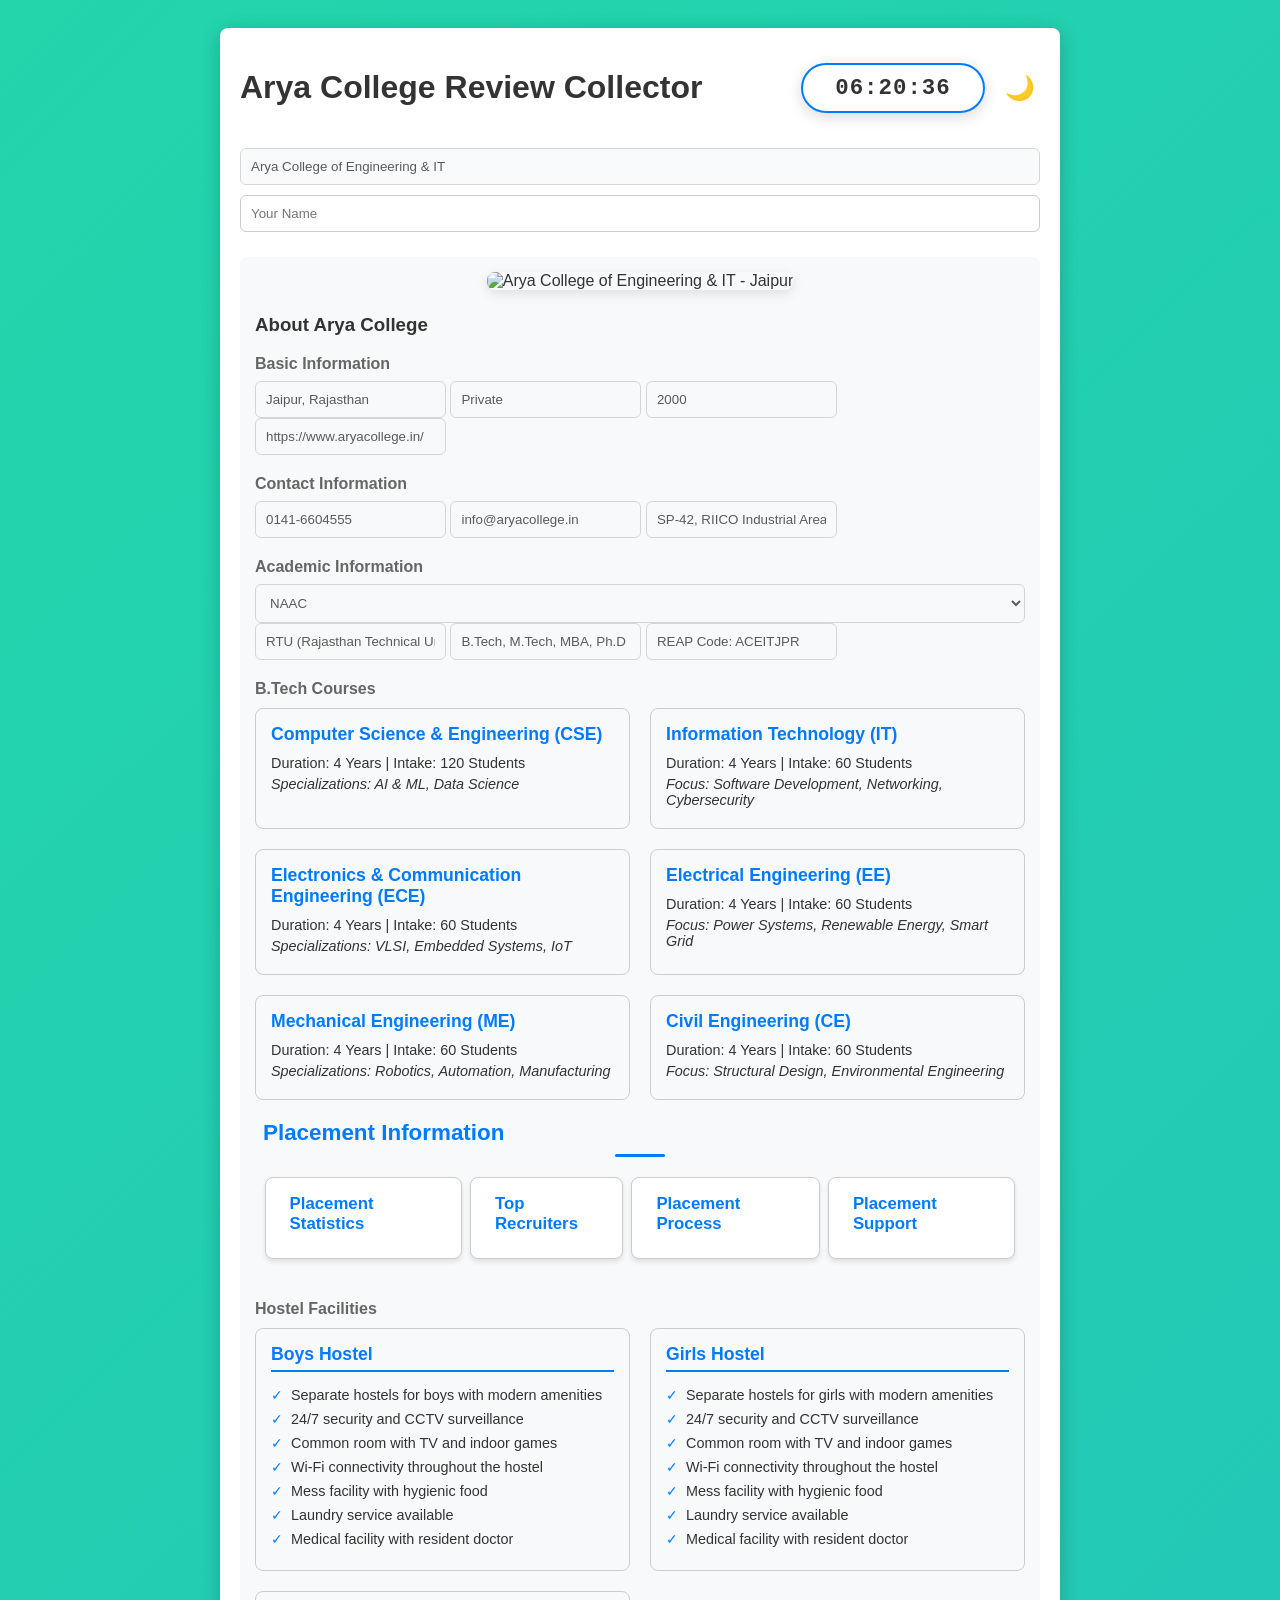
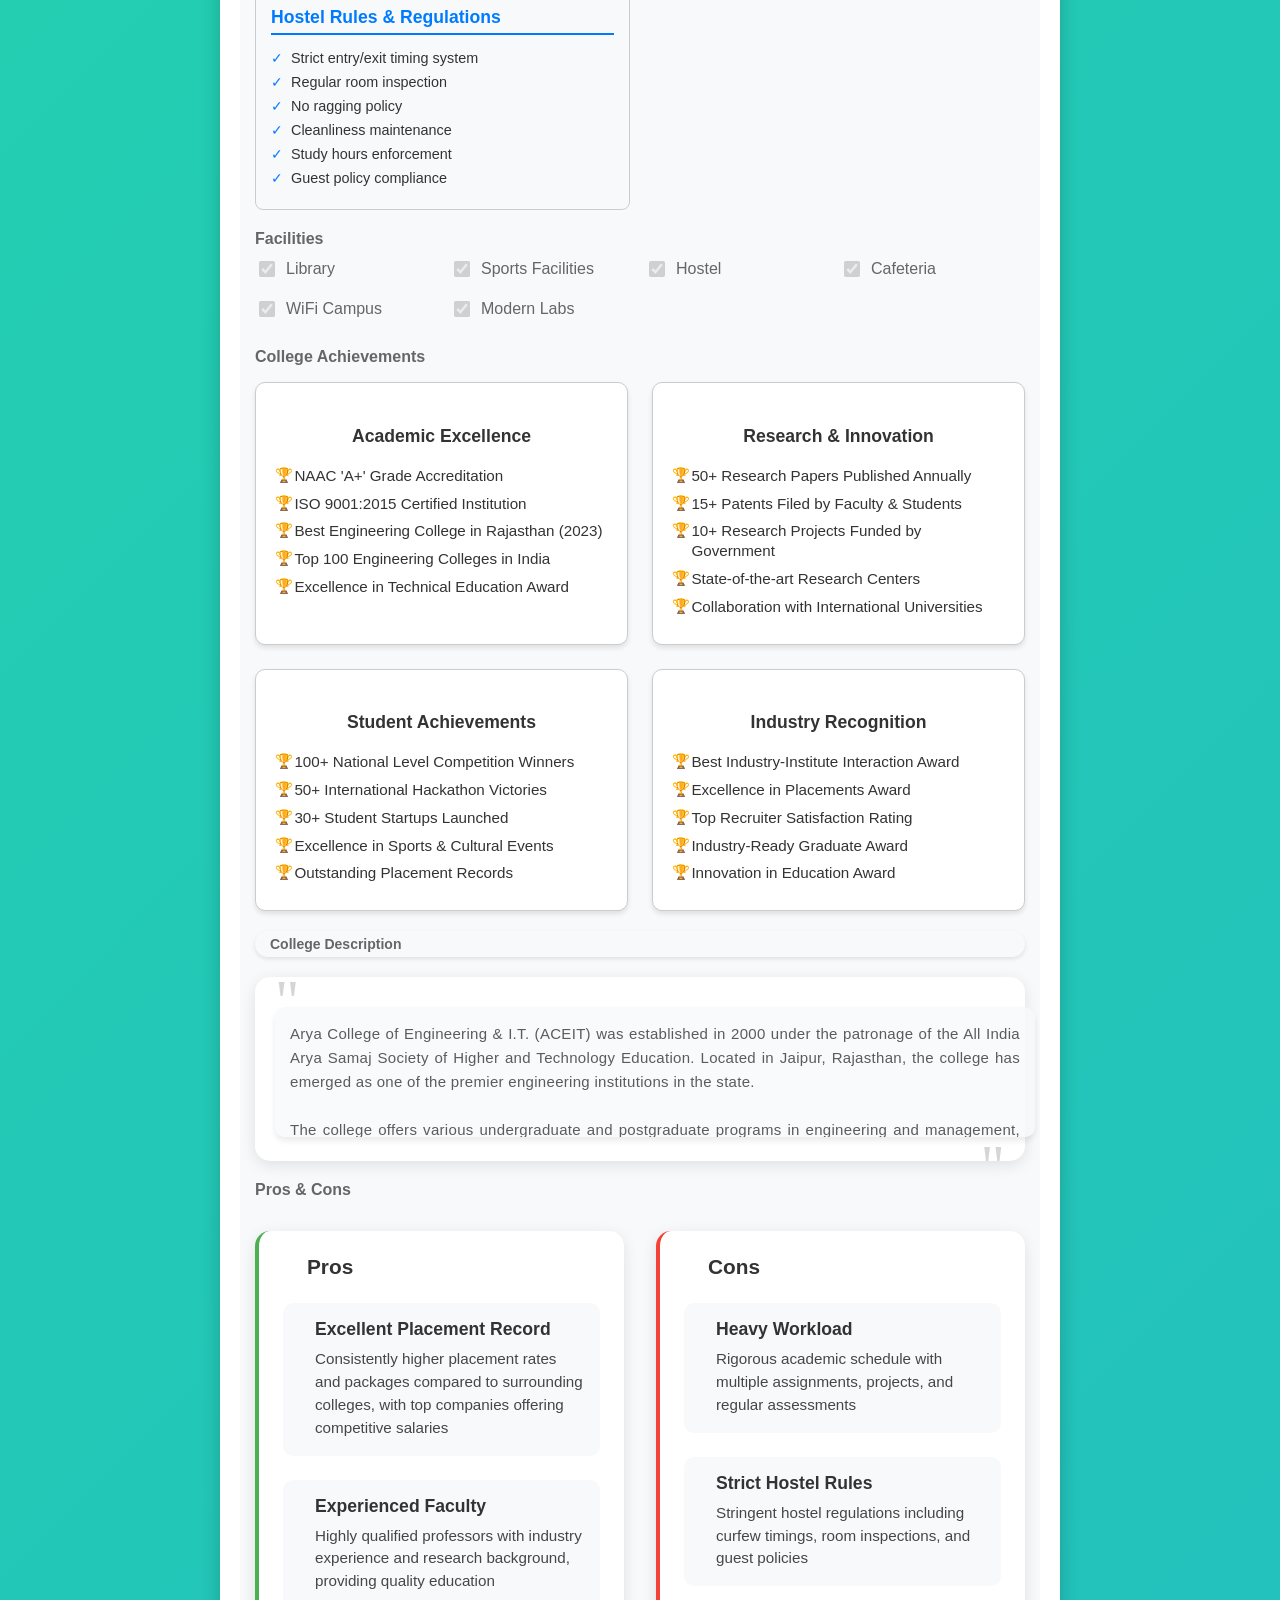
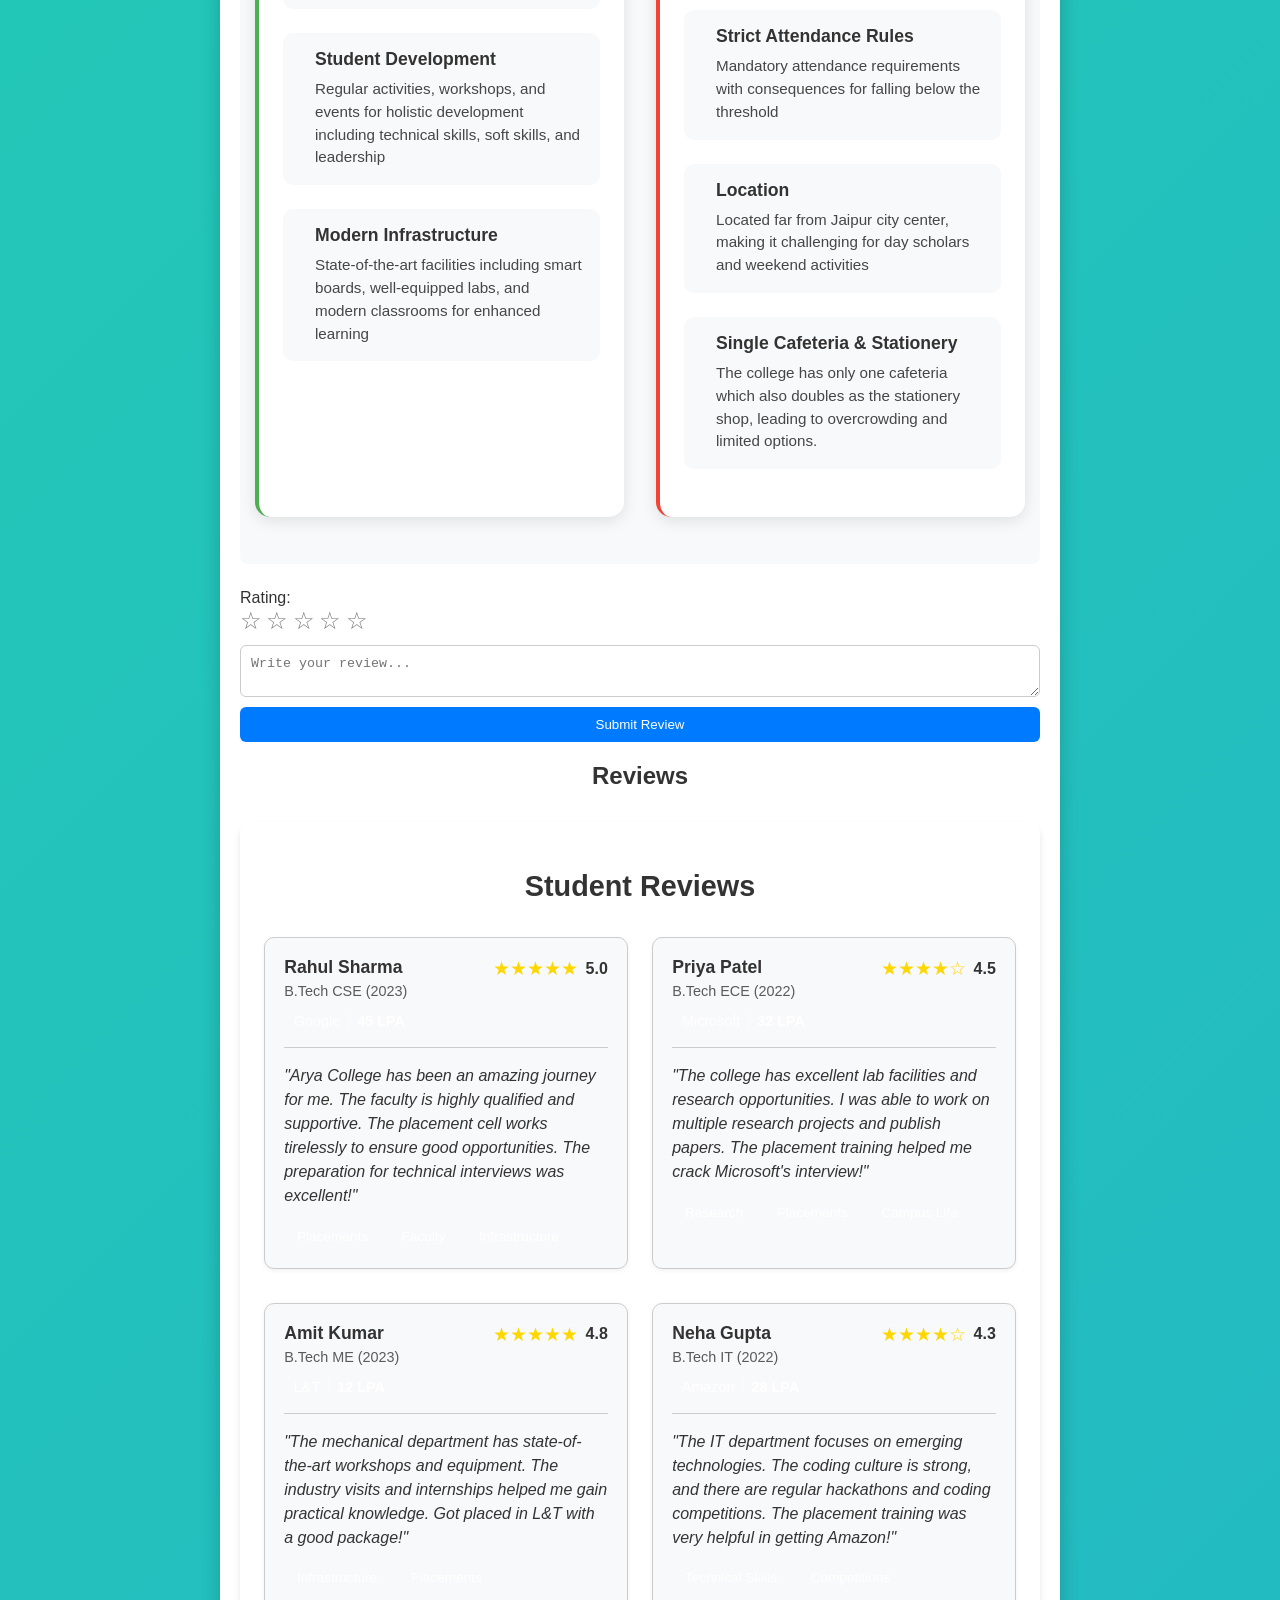
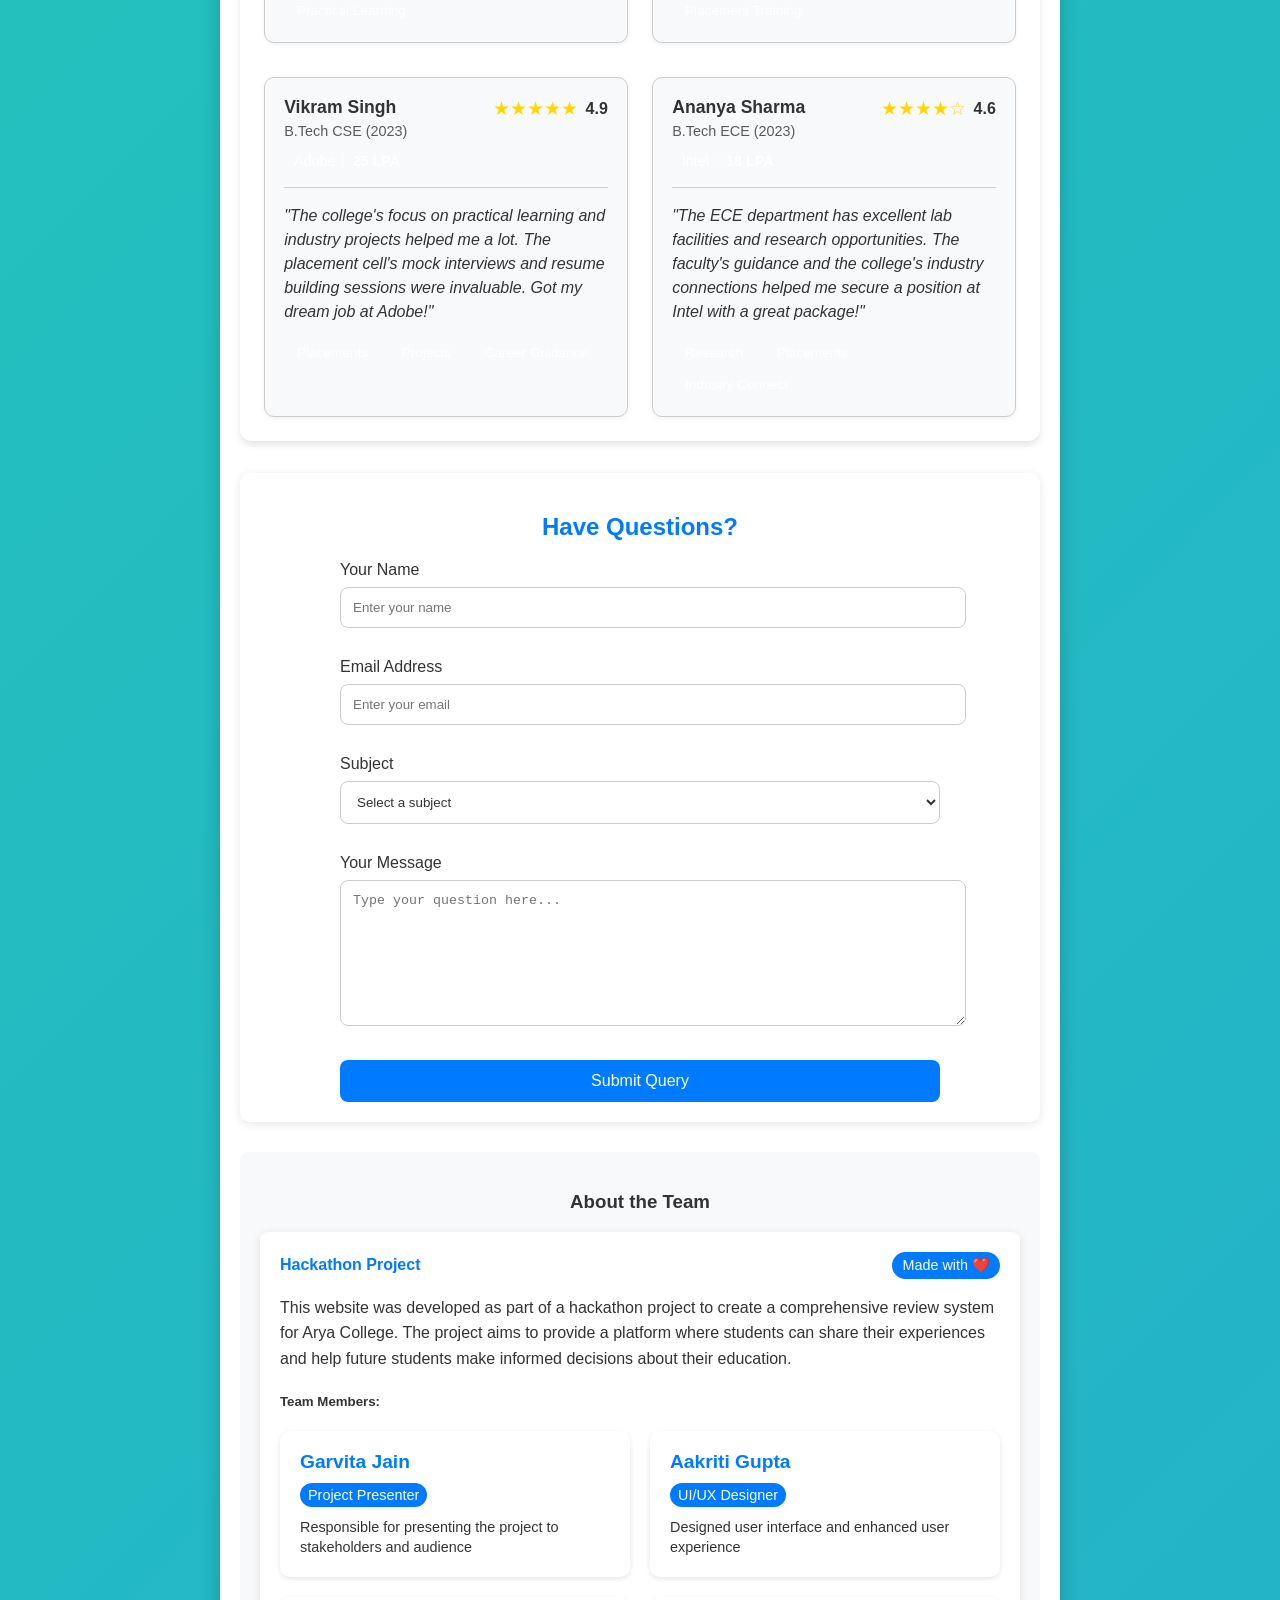
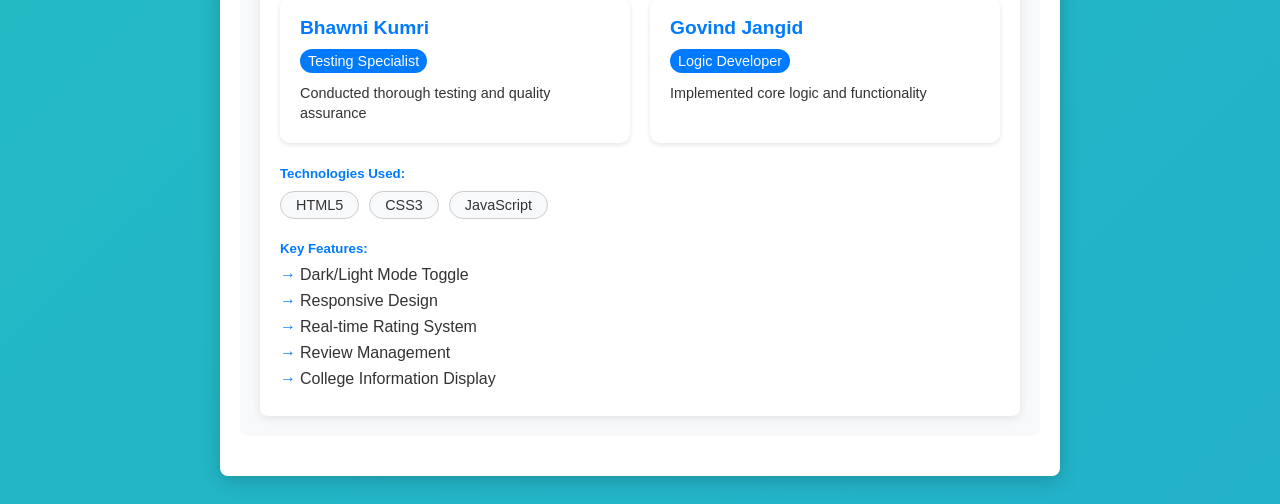
==== index.html @ db97b96d "Rename igovind.html to index.html" ====
<!DOCTYPE html>
<html lang="en">
<head>
  <meta charset="UTF-8"/>
  <meta name="viewport" content="width=device-width, initial-scale=1.0"/>
  <title>Arya College Review Collector</title>
  <link rel="stylesheet" href="style.css"/>
</head>
<body>
  <div class="container">
    <div class="header">
      <h1>Arya College Review Collector</h1>
      <div class="header-controls">
        <div id="clock" class="clock"></div>
        <button id="toggleTheme">🌙</button>
      </div>
    </div>
    
    <form id="reviewForm">
      <input type="text" id="collegeName" value="Arya College of Engineering & IT" readonly />
      <input type="text" id="studentName" placeholder="Your Name" required />
      
      <div class="about-college">
        <div class="college-photo">
          <img src="https://www.aryacollege.in/assets/photo/blogs/featured/arya-college-jaipur.jpg" alt="Arya College of Engineering & IT - Jaipur" />
        </div>
        <h3>About Arya College</h3>
        <div class="form-group">
          <label>Basic Information</label>
          <input type="text" id="collegeLocation" value="Jaipur, Rajasthan" readonly />
          <input type="text" id="collegeType" value="Private" readonly />
          <input type="text" id="establishedYear" value="2000" readonly />
          <input type="url" id="collegeWebsite" value="https://www.aryacollege.in/" readonly />
        </div>

        <div class="form-group">
          <label>Contact Information</label>
          <input type="tel" id="collegePhone" value="0141-6604555" readonly />
          <input type="email" id="collegeEmail" value="info@aryacollege.in" readonly />
          <input type="text" id="collegeAddress" value="SP-42, RIICO Industrial Area, Kukas, Delhi Road, Near Hotel Le-Meridian, Jaipur, Rajasthan - 302028" readonly />
        </div>

        <div class="form-group">
          <label>Academic Information</label>
          <select id="accreditation" disabled>
            <option value="NAAC" selected>NAAC</option>
          </select>
          <input type="text" id="affiliatedTo" value="RTU (Rajasthan Technical University)" readonly />
          <input type="text" id="coursesOffered" value="B.Tech, M.Tech, MBA, Ph.D" readonly />
          <input type="text" id="reapCode" value="REAP Code: ACEITJPR" readonly />
        </div>

        <div class="form-group">
          <label>B.Tech Courses</label>
          <div class="courses-list">
            <div class="course-item">
              <h4>Computer Science & Engineering (CSE)</h4>
              <p>Duration: 4 Years | Intake: 120 Students</p>
              <p>Specializations: AI & ML, Data Science</p>
            </div>
            <div class="course-item">
              <h4>Information Technology (IT)</h4>
              <p>Duration: 4 Years | Intake: 60 Students</p>
              <p>Focus: Software Development, Networking, Cybersecurity</p>
            </div>
            <div class="course-item">
              <h4>Electronics & Communication Engineering (ECE)</h4>
              <p>Duration: 4 Years | Intake: 60 Students</p>
              <p>Specializations: VLSI, Embedded Systems, IoT</p>
            </div>
            <div class="course-item">
              <h4>Electrical Engineering (EE)</h4>
              <p>Duration: 4 Years | Intake: 60 Students</p>
              <p>Focus: Power Systems, Renewable Energy, Smart Grid</p>
            </div>
            <div class="course-item">
              <h4>Mechanical Engineering (ME)</h4>
              <p>Duration: 4 Years | Intake: 60 Students</p>
              <p>Specializations: Robotics, Automation, Manufacturing</p>
            </div>
            <div class="course-item">
              <h4>Civil Engineering (CE)</h4>
              <p>Duration: 4 Years | Intake: 60 Students</p>
              <p>Focus: Structural Design, Environmental Engineering</p>
            </div>
          </div>
        </div>

        <div class="form-group">
          <h3 class="placement-title"><i class="fas fa-briefcase"></i> Placement Information</h3>
          <div class="placement-info">
            <details class="placement-section">
              <summary><i class="fas fa-chart-line"></i> Placement Statistics</summary>
              <ul>
                <li>Average Package: 5.5 LPA</li>
                <li>Highest Package: 45 LPA</li>
                <li>Placement Rate: 85%</li>
                <li>Companies Visited: 200+</li>
                <li>International Offers: 15%</li>
                <li>Core Companies: 60%</li>
              </ul>
            </details>
            <details class="placement-section">
              <summary><i class="fas fa-building"></i> Top Recruiters</summary>
              <div class="recruiter-grid">
                <div class="recruiter-item">TCS</div>
                <div class="recruiter-item">Infosys</div>
                <div class="recruiter-item">Wipro</div>
                <div class="recruiter-item">Accenture</div>
                <div class="recruiter-item">IBM</div>
                <div class="recruiter-item">Microsoft</div>
                <div class="recruiter-item">Amazon</div>
                <div class="recruiter-item">Google</div>
                <div class="recruiter-item">Adobe</div>
                <div class="recruiter-item">Oracle</div>
                <div class="recruiter-item">Tech Mahindra</div>
                <div class="recruiter-item">HCL</div>
                <div class="recruiter-item">Capgemini</div>
                <div class="recruiter-item">Cognizant</div>
                <div class="recruiter-item">L&T</div>
                <div class="recruiter-item">BHEL</div>
              </div>
              <div class="recruiter-details">
                <h5>Recruitment Details</h5>
                <ul>
                  <li><strong>TCS:</strong> Regular campus drives with 50+ offers annually</li>
                  <li><strong>Infosys:</strong> Multiple profiles including software development and consulting</li>
                  <li><strong>Wipro:</strong> Offers in IT services, consulting, and business solutions</li>
                  <li><strong>Accenture:</strong> Roles in digital transformation and technology consulting</li>
                  <li><strong>IBM:</strong> Positions in cloud computing, AI, and cybersecurity</li>
                  <li><strong>Microsoft:</strong> Software engineering and product development roles</li>
                  <li><strong>Amazon:</strong> Opportunities in AWS, retail, and logistics</li>
                  <li><strong>Google:</strong> Software engineering and product management positions</li>
                  <li><strong>Adobe:</strong> Creative technology and digital experience roles</li>
                  <li><strong>Oracle:</strong> Database management and cloud infrastructure positions</li>
                  <li><strong>Tech Mahindra:</strong> Digital transformation and IT services roles</li>
                  <li><strong>HCL:</strong> Software development and infrastructure management</li>
                  <li><strong>Capgemini:</strong> Consulting, technology, and digital services</li>
                  <li><strong>Cognizant:</strong> Digital business and technology services</li>
                  <li><strong>L&T:</strong> Engineering and construction management roles</li>
                  <li><strong>BHEL:</strong> Public sector engineering and manufacturing positions</li>
                </ul>
              </div>
              <div class="recruitment-packages">
                <h5>Package Ranges (2023-24)</h5>
                <ul>
                  <li><strong>International Offers:</strong> 25-45 LPA</li>
                  <li><strong>Top Tech Companies:</strong> 12-25 LPA</li>
                  <li><strong>IT Services:</strong> 4-8 LPA</li>
                  <li><strong>Core Engineering:</strong> 5-10 LPA</li>
                  <li><strong>Startup Offers:</strong> 6-15 LPA + ESOPs</li>
                </ul>
              </div>
            </details>
            <details class="placement-section">
              <summary><i class="fas fa-tasks"></i> Placement Process</summary>
              <ul>
                <li>Comprehensive Pre-placement Training</li>
                <li>Professional Resume Building</li>
                <li>Technical Interview Preparation</li>
                <li>Soft Skills & Personality Development</li>
                <li>Regular Mock Interviews</li>
                <li>Industry Expert Sessions</li>
                <li>Placement Drives & Campus Interviews</li>
                <li>Online Assessment Preparation</li>
                <li>Group Discussion Practice</li>
                <li>Technical Skill Enhancement</li>
              </ul>
            </details>
            <details class="placement-section">
              <summary><i class="fas fa-hands-helping"></i> Placement Support</summary>
              <ul>
                <li>Dedicated Placement Cell</li>
                <li>Career Counseling & Guidance</li>
                <li>Industry Connect Program</li>
                <li>Strong Alumni Network Support</li>
                <li>Internship Opportunities</li>
                <li>MSME-Approved Incubation Centre</li>
                <li>Startup Support & Mentoring</li>
                <li>Placement Assistance for All Branches</li>
                <li>Regular Industry Visits</li>
                <li>Placement Records Tracking</li>
              </ul>
            </details>
          </div>
        </div>

        <div class="form-group">
          <label>Hostel Facilities</label>
          <div class="hostel-info">
            <div class="hostel-section">
              <h4>Boys Hostel</h4>
              <ul>
                <li>Separate hostels for boys with modern amenities</li>
                <li>24/7 security and CCTV surveillance</li>
                <li>Common room with TV and indoor games</li>
                <li>Wi-Fi connectivity throughout the hostel</li>
                <li>Mess facility with hygienic food</li>
                <li>Laundry service available</li>
                <li>Medical facility with resident doctor</li>
              </ul>
            </div>
            <div class="hostel-section">
              <h4>Girls Hostel</h4>
              <ul>
                <li>Separate hostels for girls with modern amenities</li>
                <li>24/7 security and CCTV surveillance</li>
                <li>Common room with TV and indoor games</li>
                <li>Wi-Fi connectivity throughout the hostel</li>
                <li>Mess facility with hygienic food</li>
                <li>Laundry service available</li>
                <li>Medical facility with resident doctor</li>
              </ul>
            </div>
            <div class="hostel-section">
              <h4>Hostel Rules & Regulations</h4>
              <ul>
                <li>Strict entry/exit timing system</li>
                <li>Regular room inspection</li>
                <li>No ragging policy</li>
                <li>Cleanliness maintenance</li>
                <li>Study hours enforcement</li>
                <li>Guest policy compliance</li>
              </ul>
            </div>
          </div>
        </div>

        <div class="form-group">
          <label>Facilities</label>
          <div class="checkbox-group">
            <label><input type="checkbox" name="facilities" value="library" checked disabled> Library</label>
            <label><input type="checkbox" name="facilities" value="sports" checked disabled> Sports Facilities</label>
            <label><input type="checkbox" name="facilities" value="hostel" checked disabled> Hostel</label>
            <label><input type="checkbox" name="facilities" value="cafeteria" checked disabled> Cafeteria</label>
            <label><input type="checkbox" name="facilities" value="wifi" checked disabled> WiFi Campus</label>
            <label><input type="checkbox" name="facilities" value="lab" checked disabled> Modern Labs</label>
          </div>
        </div>

        <div class="form-group">
          <label>College Achievements</label>
          <div class="achievements-info">
            <div class="achievement-section">
              <h4>Academic Excellence</h4>
              <ul>
                <li>NAAC 'A+' Grade Accreditation</li>
                <li>ISO 9001:2015 Certified Institution</li>
                <li>Best Engineering College in Rajasthan (2023)</li>
                <li>Top 100 Engineering Colleges in India</li>
                <li>Excellence in Technical Education Award</li>
              </ul>
            </div>
            <div class="achievement-section">
              <h4>Research & Innovation</h4>
              <ul>
                <li>50+ Research Papers Published Annually</li>
                <li>15+ Patents Filed by Faculty & Students</li>
                <li>10+ Research Projects Funded by Government</li>
                <li>State-of-the-art Research Centers</li>
                <li>Collaboration with International Universities</li>
              </ul>
            </div>
            <div class="achievement-section">
              <h4>Student Achievements</h4>
              <ul>
                <li>100+ National Level Competition Winners</li>
                <li>50+ International Hackathon Victories</li>
                <li>30+ Student Startups Launched</li>
                <li>Excellence in Sports & Cultural Events</li>
                <li>Outstanding Placement Records</li>
              </ul>
            </div>
            <div class="achievement-section">
              <h4>Industry Recognition</h4>
              <ul>
                <li>Best Industry-Institute Interaction Award</li>
                <li>Excellence in Placements Award</li>
                <li>Top Recruiter Satisfaction Rating</li>
                <li>Industry-Ready Graduate Award</li>
                <li>Innovation in Education Award</li>
              </ul>
            </div>
          </div>
        </div>

        <div class="form-group">
          <label class="college-description-label">College Description</label>
          <div class="college-description-container">
            <textarea id="collegeDescription" readonly>Arya College of Engineering & I.T. (ACEIT) was established in 2000 under the patronage of the All India Arya Samaj Society of Higher and Technology Education. Located in Jaipur, Rajasthan, the college has emerged as one of the premier engineering institutions in the state.

The college offers various undergraduate and postgraduate programs in engineering and management, including B.Tech, M.Tech, MBA, and Ph.D. With state-of-the-art infrastructure, well-equipped laboratories, and a team of experienced faculty members, ACEIT provides quality education and practical exposure to its students.

The institution is known for its strong industry connections, excellent placement records, and focus on research and innovation. The college has received numerous accolades, including NAAC accreditation and AICTE approval. The campus features modern facilities including smart classrooms, advanced laboratories, sports complexes, and separate hostels for boys and girls.

ACEIT emphasizes holistic development through various technical and cultural events, industry visits, and internship opportunities. The college has a dedicated placement cell that ensures students get placed in top companies with competitive packages.</textarea>
          </div>
        </div>

        <div class="form-group">
          <label>Pros & Cons</label>
          <div class="pros-cons">
            <div class="pros">
              <h3><i class="fas fa-thumbs-up"></i> Pros</h3>
              <ul>
                <li>
                  <i class="fas fa-check-circle"></i>
                  <div class="pro-content">
                    <span class="pro-title">Excellent Placement Record</span>
                    <p>Consistently higher placement rates and packages compared to surrounding colleges, with top companies offering competitive salaries</p>
                  </div>
                </li>
                <li>
                  <i class="fas fa-check-circle"></i>
                  <div class="pro-content">
                    <span class="pro-title">Experienced Faculty</span>
                    <p>Highly qualified professors with industry experience and research background, providing quality education</p>
                  </div>
                </li>
                <li>
                  <i class="fas fa-check-circle"></i>
                  <div class="pro-content">
                    <span class="pro-title">Student Development</span>
                    <p>Regular activities, workshops, and events for holistic development including technical skills, soft skills, and leadership</p>
                  </div>
                </li>
                <li>
                  <i class="fas fa-check-circle"></i>
                  <div class="pro-content">
                    <span class="pro-title">Modern Infrastructure</span>
                    <p>State-of-the-art facilities including smart boards, well-equipped labs, and modern classrooms for enhanced learning</p>
                  </div>
                </li>
              </ul>
            </div>
            <div class="cons">
              <h3><i class="fas fa-thumbs-down"></i> Cons</h3>
              <ul>
                <li>
                  <i class="fas fa-times-circle"></i>
                  <div class="con-content">
                    <span class="con-title">Heavy Workload</span>
                    <p>Rigorous academic schedule with multiple assignments, projects, and regular assessments</p>
                  </div>
                </li>
                <li>
                  <i class="fas fa-times-circle"></i>
                  <div class="con-content">
                    <span class="con-title">Strict Hostel Rules</span>
                    <p>Stringent hostel regulations including curfew timings, room inspections, and guest policies</p>
                  </div>
                </li>
                <li>
                  <i class="fas fa-times-circle"></i>
                  <div class="con-content">
                    <span class="con-title">Strict Attendance Rules</span>
                    <p>Mandatory attendance requirements with consequences for falling below the threshold</p>
                  </div>
                </li>
                <li>
                  <i class="fas fa-times-circle"></i>
                  <div class="con-content">
                    <span class="con-title">Location</span>
                    <p>Located far from Jaipur city center, making it challenging for day scholars and weekend activities</p>
                  </div>
                </li>
                <li>
                  <i class="fas fa-times-circle"></i>
                  <div class="con-content">
                    <span class="con-title">Single Cafeteria & Stationery</span>
                    <p>The college has only one cafeteria which also doubles as the stationery shop, leading to overcrowding and limited options.</p>
                  </div>
                </li>
              </ul>
            </div>
          </div>
        </div>
      </div>
      
      <div class="rating">
        <label>Rating:</label>
        <div id="stars">
          <span data-value="1">☆</span>
          <span data-value="2">☆</span>
          <span data-value="3">☆</span>
          <span data-value="4">☆</span>
          <span data-value="5">☆</span>
        </div>
      </div>
      
      <textarea id="reviewText" placeholder="Write your review..." required></textarea>
      <button type="submit">Submit Review</button>
    </form>

    <h2>Reviews</h2>
    <div id="averageRating"></div>
    <div id="reviewsList"></div>

    <div class="student-reviews">
      <h2>Student Reviews</h2>
      <div class="reviews-container">
        <div class="review-card">
          <div class="review-header">
            <div class="reviewer-info">
              <span class="reviewer-name">Rahul Sharma</span>
              <span class="reviewer-batch">B.Tech CSE (2023)</span>
              <span class="placement-info">
                <span class="company">Google</span>
                <span class="package">45 LPA</span>
              </span>
            </div>
            <div class="review-rating">
              <span class="stars">★★★★★</span>
              <span class="rating-value">5.0</span>
            </div>
          </div>
          <div class="review-content">
            <p>"Arya College has been an amazing journey for me. The faculty is highly qualified and supportive. The placement cell works tirelessly to ensure good opportunities. The preparation for technical interviews was excellent!"</p>
          </div>
          <div class="review-tags">
            <span class="tag">Placements</span>
            <span class="tag">Faculty</span>
            <span class="tag">Infrastructure</span>
          </div>
        </div>

        <div class="review-card">
          <div class="review-header">
            <div class="reviewer-info">
              <span class="reviewer-name">Priya Patel</span>
              <span class="reviewer-batch">B.Tech ECE (2022)</span>
              <span class="placement-info">
                <span class="company">Microsoft</span>
                <span class="package">32 LPA</span>
              </span>
            </div>
            <div class="review-rating">
              <span class="stars">★★★★☆</span>
              <span class="rating-value">4.5</span>
            </div>
          </div>
          <div class="review-content">
            <p>"The college has excellent lab facilities and research opportunities. I was able to work on multiple research projects and publish papers. The placement training helped me crack Microsoft's interview!"</p>
          </div>
          <div class="review-tags">
            <span class="tag">Research</span>
            <span class="tag">Placements</span>
            <span class="tag">Campus Life</span>
          </div>
        </div>

        <div class="review-card">
          <div class="review-header">
            <div class="reviewer-info">
              <span class="reviewer-name">Amit Kumar</span>
              <span class="reviewer-batch">B.Tech ME (2023)</span>
              <span class="placement-info">
                <span class="company">L&T</span>
                <span class="package">12 LPA</span>
              </span>
            </div>
            <div class="review-rating">
              <span class="stars">★★★★★</span>
              <span class="rating-value">4.8</span>
            </div>
          </div>
          <div class="review-content">
            <p>"The mechanical department has state-of-the-art workshops and equipment. The industry visits and internships helped me gain practical knowledge. Got placed in L&T with a good package!"</p>
          </div>
          <div class="review-tags">
            <span class="tag">Infrastructure</span>
            <span class="tag">Placements</span>
            <span class="tag">Practical Learning</span>
          </div>
        </div>

        <div class="review-card">
          <div class="review-header">
            <div class="reviewer-info">
              <span class="reviewer-name">Neha Gupta</span>
              <span class="reviewer-batch">B.Tech IT (2022)</span>
              <span class="placement-info">
                <span class="company">Amazon</span>
                <span class="package">28 LPA</span>
              </span>
            </div>
            <div class="review-rating">
              <span class="stars">★★★★☆</span>
              <span class="rating-value">4.3</span>
            </div>
          </div>
          <div class="review-content">
            <p>"The IT department focuses on emerging technologies. The coding culture is strong, and there are regular hackathons and coding competitions. The placement training was very helpful in getting Amazon!"</p>
          </div>
          <div class="review-tags">
            <span class="tag">Technical Skills</span>
            <span class="tag">Competitions</span>
            <span class="tag">Placement Training</span>
          </div>
        </div>

        <div class="review-card">
          <div class="review-header">
            <div class="reviewer-info">
              <span class="reviewer-name">Vikram Singh</span>
              <span class="reviewer-batch">B.Tech CSE (2023)</span>
              <span class="placement-info">
                <span class="company">Adobe</span>
                <span class="package">25 LPA</span>
              </span>
            </div>
            <div class="review-rating">
              <span class="stars">★★★★★</span>
              <span class="rating-value">4.9</span>
            </div>
          </div>
          <div class="review-content">
            <p>"The college's focus on practical learning and industry projects helped me a lot. The placement cell's mock interviews and resume building sessions were invaluable. Got my dream job at Adobe!"</p>
          </div>
          <div class="review-tags">
            <span class="tag">Placements</span>
            <span class="tag">Projects</span>
            <span class="tag">Career Guidance</span>
          </div>
        </div>

        <div class="review-card">
          <div class="review-header">
            <div class="reviewer-info">
              <span class="reviewer-name">Ananya Sharma</span>
              <span class="reviewer-batch">B.Tech ECE (2023)</span>
              <span class="placement-info">
                <span class="company">Intel</span>
                <span class="package">18 LPA</span>
              </span>
            </div>
            <div class="review-rating">
              <span class="stars">★★★★☆</span>
              <span class="rating-value">4.6</span>
            </div>
          </div>
          <div class="review-content">
            <p>"The ECE department has excellent lab facilities and research opportunities. The faculty's guidance and the college's industry connections helped me secure a position at Intel with a great package!"</p>
          </div>
          <div class="review-tags">
            <span class="tag">Research</span>
            <span class="tag">Placements</span>
            <span class="tag">Industry Connect</span>
          </div>
        </div>
      </div>
    </div>

    <div class="query-section">
      <h2>Have Questions?</h2>
      <form id="queryForm" class="query-form">
        <div class="form-group">
          <label for="queryName">Your Name</label>
          <input type="text" id="queryName" placeholder="Enter your name" required>
        </div>
        <div class="form-group">
          <label for="queryEmail">Email Address</label>
          <input type="email" id="queryEmail" placeholder="Enter your email" required>
        </div>
        <div class="form-group">
          <label for="querySubject">Subject</label>
          <select id="querySubject" required>
            <option value="">Select a subject</option>
            <option value="admission">Admission Related</option>
            <option value="courses">Course Information</option>
            <option value="hostel">Hostel Facilities</option>
            <option value="placement">Placement Related</option>
            <option value="other">Other</option>
          </select>
        </div>
        <div class="form-group">
          <label for="queryMessage">Your Message</label>
          <textarea id="queryMessage" placeholder="Type your question here..." required></textarea>
        </div>
        <button type="submit" class="submit-query">Submit Query</button>
      </form>
    </div>

    <div class="developer-info">
      <h3>About the Team</h3>
      <div class="developer-card">
        <div class="developer-header">
          <h4>Hackathon Project</h4>
          <span class="badge">Made with ❤️</span>
        </div>
        <p class="developer-description">
          This website was developed as part of a hackathon project to create a comprehensive review system for Arya College. The project aims to provide a platform where students can share their experiences and help future students make informed decisions about their education.
        </p>

        <div class="team-members">
          <h5>Team Members:</h5>
          <div class="member-cards">
            <div class="member-card">
              <h4>Garvita Jain</h4>
              <span class="role">Project Presenter</span>
              <p>Responsible for presenting the project to stakeholders and audience</p>
            </div>
            <div class="member-card">
              <h4>Aakriti Gupta</h4>
              <span class="role">UI/UX Designer</span>
              <p>Designed user interface and enhanced user experience</p>
            </div>
            <div class="member-card">
              <h4>Bhawni Kumri</h4>
              <span class="role">Testing Specialist</span>
              <p>Conducted thorough testing and quality assurance</p>
            </div>
            <div class="member-card">
              <h4>Govind Jangid</h4>
              <span class="role">Logic Developer</span>
              <p>Implemented core logic and functionality</p>
            </div>
          </div>
        </div>
        <div class="tech-stack">
          <h5>Technologies Used:</h5>
          <div class="tech-tags">
            <span class="tech-tag">HTML5</span>
            <span class="tech-tag">CSS3</span>
            <span class="tech-tag">JavaScript</span>
          </div>
        </div>
        <div class="features-list">
          <h5>Key Features:</h5>
          <ul>
            <li>Dark/Light Mode Toggle</li>
            <li>Responsive Design</li>
            <li>Real-time Rating System</li>
            <li>Review Management</li>
            <li>College Information Display</li>
          </ul>
        </div>
      </div>
    </div>
  </div>

  <script src="script.js"></script>
</body>
</html>
---- style.css ----
:root {
    --bg-color: #f4f4f4;
    --text-color: #333;
    --card-bg: #ffffff;
    --primary: #007bff;
    --button-bg: #007bff;
    --button-text: white;
    --input-bg: #ffffff;
    --input-border: #ccc;
    --section-bg: #f8f9fa;
    --label-color: #666;
  }
  
  body.dark {
    --bg-color: #1a1a1a;
    --text-color: #ffffff;
    --card-bg: #2d2d2d;
    --button-bg: #007bff;
    --button-text: #fff;
    --input-bg: #333333;
    --input-border: #444;
    --section-bg: #252525;
    --label-color: #aaa;
  }
  
  @keyframes gradientAnimation {
    0% {
      background-position: 0% 50%;
    }
    50% {
      background-position: 100% 50%;
    }
    100% {
      background-position: 0% 50%;
    }
  }
  
  body {
    background: linear-gradient(-45deg, #ee7752, #e73c7e, #23a6d5, #23d5ab);
    background-size: 400% 400%;
    animation: gradientAnimation 15s ease infinite;
    color: var(--text-color);
    font-family: Arial, sans-serif;
    padding: 20px;
    transition: all 0.3s ease;
    min-height: 100vh;
  }
  
  body.dark {
    background: linear-gradient(-45deg, #2c3e50, #3498db, #2980b9, #2c3e50);
    background-size: 400% 400%;
    animation: gradientAnimation 15s ease infinite;
  }
  
  .container {
    max-width: 800px;
    margin: auto;
    background-color: var(--card-bg);
    padding: 20px;
    border-radius: 8px;
    box-shadow: 0 4px 20px rgba(0, 0, 0, 0.2);
    backdrop-filter: blur(10px);
    -webkit-backdrop-filter: blur(10px);
    transition: all 0.3s ease;
  }
  
  .header {
    display: flex;
    justify-content: space-between;
    align-items: center;
    margin-bottom: 20px;
  }
  
  #toggleTheme {
    background: none;
    border: none;
    font-size: 24px;
    cursor: pointer;
    padding: 5px;
    border-radius: 50%;
    transition: transform 0.3s ease;
  }
  
  #toggleTheme:hover {
    transform: scale(1.1);
  }
  
  h1, h2, h3 {
    text-align: center;
    color: var(--text-color);
  }
  
  .about-college {
    background-color: var(--section-bg);
    padding: 15px;
    border-radius: 8px;
    margin: 15px 0;
  }
  
  .about-college h3 {
    margin-top: 0;
    text-align: left;
  }
  
  form {
    display: flex;
    flex-direction: column;
    gap: 10px;
  }
  
  input, textarea {
    padding: 10px;
    border: 1px solid var(--input-border);
    border-radius: 6px;
    background-color: var(--input-bg);
    color: var(--text-color);
    transition: all 0.3s ease;
  }
  
  input:focus, textarea:focus {
    outline: none;
    border-color: var(--primary);
    box-shadow: 0 0 0 2px rgba(0, 123, 255, 0.25);
  }
  
  button {
    padding: 10px;
    border: none;
    background-color: var(--button-bg);
    color: var(--button-text);
    border-radius: 6px;
    cursor: pointer;
  }
  
  button:hover {
    background-color: #0056b3;
  }
  
  .review-card {
    background-color: var(--card-bg);
    padding: 15px;
    border-radius: 6px;
    margin-top: 10px;
  }
  
  .college-info {
    border-bottom: 1px solid var(--input-border);
    padding-bottom: 10px;
    margin-bottom: 10px;
  }
  
  .college-details {
    display: flex;
    flex-wrap: wrap;
    gap: 15px;
    margin: 10px 0;
  }
  
  .college-details span {
    display: flex;
    align-items: center;
    gap: 5px;
  }
  
  .college-description {
    font-style: italic;
    margin: 15px 0;
    line-height: 1.6;
    white-space: pre-line;
    text-align: justify;
    padding: 15px;
    background-color: var(--section-bg);
    border-radius: 8px;
    border: 1px solid var(--input-border);
  }
  
  textarea#collegeDescription {
    width: 100%;
    height: 100px;
    resize: none;
    padding: 15px;
    border: 2px solid var(--primary-color);
    border-radius: 10px;
    background-color: var(--section-bg);
    color: var(--text-color);
    font-size: 15px;
    line-height: 1.6;
    margin-top: 10px;
    text-align: justify;
    box-shadow: 0 4px 6px rgba(0, 0, 0, 0.1);
    transition: all 0.3s ease;
    font-family: 'Segoe UI', Tahoma, Geneva, Verdana, sans-serif;
    letter-spacing: 0.3px;
  }
  
  textarea#collegeDescription:hover {
    box-shadow: 0 6px 12px rgba(0, 0, 0, 0.15);
    border-color: var(--primary-color);
    transform: translateY(-2px);
  }
  
  textarea#collegeDescription:focus {
    outline: none;
    border-color: var(--primary-color);
    box-shadow: 0 0 0 3px rgba(0, 123, 255, 0.2);
  }
  
  .college-description-container {
    position: relative;
    margin: 20px 0;
    padding: 20px;
    background: var(--card-bg);
    border-radius: 15px;
    box-shadow: 0 4px 15px rgba(0, 0, 0, 0.1);
  }
  
  .college-description-container::before {
    content: '"';
    position: absolute;
    top: -10px;
    left: 20px;
    font-size: 60px;
    color: var(--primary-color);
    opacity: 0.2;
    font-family: Georgia, serif;
  }
  
  .college-description-container::after {
    content: '"';
    position: absolute;
    bottom: -40px;
    right: 20px;
    font-size: 60px;
    color: var(--primary-color);
    opacity: 0.2;
    font-family: Georgia, serif;
  }
  
  .college-description-label {
    display: inline-block;
    padding: 5px 15px;
    background: var(--primary-color);
    color: white;
    border-radius: 20px;
    font-size: 14px;
    font-weight: 500;
    margin-bottom: 10px;
    box-shadow: 0 2px 4px rgba(0, 0, 0, 0.1);
  }
  
  .review-content {
    margin-top: 10px;
  }
  
  .rating span {
    font-size: 1.5em;
    cursor: pointer;
    color: gray;
  }
  
  .rating span.active {
    color: gold;
  }
  
  .like-btn {
    cursor: pointer;
    color: #888;
    margin-top: 10px;
  }
  
  .like-btn.liked {
    color: red;
  }
  
  a {
    color: var(--primary);
    text-decoration: none;
  }
  
  a:hover {
    text-decoration: underline;
  }
  
  /* Responsive */
  @media (max-width: 600px) {
    .container {
      padding: 10px;
    }
    
    .college-details {
      flex-direction: column;
      gap: 5px;
    }
  }
  
  @media (max-width: 768px) {
    textarea#collegeDescription {
      height: 120px;
      font-size: 14px;
      padding: 12px;
    }
    
    .college-description-container {
      padding: 15px;
    }
  }
  
  .form-group {
    margin-bottom: 20px;
  }
  
  .form-group label {
    display: block;
    margin-bottom: 8px;
    color: var(--label-color);
    font-weight: bold;
  }
  
  .checkbox-group {
    display: grid;
    grid-template-columns: repeat(auto-fit, minmax(150px, 1fr));
    gap: 10px;
    margin-top: 10px;
  }
  
  .checkbox-group label {
    display: flex;
    align-items: center;
    gap: 8px;
    font-weight: normal;
    cursor: pointer;
  }
  
  .checkbox-group input[type="checkbox"] {
    width: 16px;
    height: 16px;
    cursor: pointer;
  }
  
  select {
    width: 100%;
    padding: 10px;
    border: 1px solid var(--input-border);
    border-radius: 6px;
    background-color: var(--input-bg);
    color: var(--text-color);
    transition: all 0.3s ease;
  }
  
  select:focus {
    outline: none;
    border-color: var(--primary);
    box-shadow: 0 0 0 2px rgba(0, 123, 255, 0.25);
  }
  
  .contact-info,
  .academic-info {
    display: flex;
    flex-wrap: wrap;
    gap: 15px;
    margin: 10px 0;
  }
  
  .contact-info span,
  .academic-info span {
    display: flex;
    align-items: center;
    gap: 5px;
  }
  
  .facilities {
    margin: 10px 0;
  }
  
  .facility-tag {
    display: inline-block;
    padding: 4px 8px;
    background-color: var(--primary);
    color: white;
    border-radius: 4px;
    margin: 4px;
    font-size: 0.9em;
  }
  
  /* Responsive adjustments */
  @media (max-width: 600px) {
    .contact-info,
    .academic-info {
      flex-direction: column;
      gap: 5px;
    }
    
    .facility-tag {
      font-size: 0.8em;
    }
  }
  
  input[readonly],
  textarea[readonly],
  select[disabled] {
    background-color: var(--section-bg);
    cursor: not-allowed;
    opacity: 0.8;
  }
  
  input[readonly]:focus,
  textarea[readonly]:focus,
  select[disabled]:focus {
    border-color: var(--input-border);
    box-shadow: none;
  }
  
  .checkbox-group input[type="checkbox"]:disabled + label {
    opacity: 0.8;
    cursor: not-allowed;
  }
  
  .courses-list {
    display: grid;
    grid-template-columns: repeat(auto-fit, minmax(300px, 1fr));
    gap: 20px;
    margin-top: 10px;
  }
  
  .course-item {
    background-color: var(--section-bg);
    padding: 15px;
    border-radius: 8px;
    border: 1px solid var(--input-border);
  }
  
  .course-item h4 {
    color: var(--primary);
    margin: 0 0 10px 0;
    font-size: 1.1em;
  }
  
  .course-item p {
    margin: 5px 0;
    font-size: 0.9em;
    color: var(--text-color);
  }
  
  .course-item p:last-child {
    font-style: italic;
  }
  
  /* Responsive adjustments */
  @media (max-width: 600px) {
    .courses-list {
      grid-template-columns: 1fr;
    }
  }
  
  .hostel-info {
    display: grid;
    grid-template-columns: repeat(auto-fit, minmax(300px, 1fr));
    gap: 20px;
    margin-top: 10px;
  }
  
  .hostel-section {
    background-color: var(--section-bg);
    padding: 15px;
    border-radius: 8px;
    border: 1px solid var(--input-border);
  }
  
  .hostel-section h4 {
    color: var(--primary);
    margin: 0 0 15px 0;
    font-size: 1.1em;
    border-bottom: 2px solid var(--primary);
    padding-bottom: 5px;
  }
  
  .hostel-section ul {
    list-style: none;
    padding: 0;
    margin: 0;
  }
  
  .hostel-section ul li {
    margin: 8px 0;
    padding-left: 20px;
    position: relative;
    font-size: 0.9em;
    color: var(--text-color);
  }
  
  .hostel-section ul li:before {
    content: "✓";
    color: var(--primary);
    position: absolute;
    left: 0;
  }
  
  /* Responsive adjustments */
  @media (max-width: 600px) {
    .hostel-info {
      grid-template-columns: 1fr;
    }
  }
  
  .developer-info {
    margin: 20px 0;
    padding: 20px;
    background-color: var(--section-bg);
    border-radius: 8px;
  }
  
  .developer-card {
    background-color: var(--card-bg);
    padding: 20px;
    border-radius: 8px;
    box-shadow: 0 2px 10px rgba(0, 0, 0, 0.1);
  }
  
  .developer-header {
    display: flex;
    justify-content: space-between;
    align-items: center;
    margin-bottom: 15px;
  }
  
  .developer-header h4 {
    color: var(--primary);
    margin: 0;
  }
  
  .badge {
    background-color: var(--primary);
    color: white;
    padding: 5px 10px;
    border-radius: 20px;
    font-size: 0.9em;
  }
  
  .developer-description {
    line-height: 1.6;
    margin-bottom: 20px;
    color: var(--text-color);
  }
  
  .tech-stack {
    margin: 20px 0;
  }
  
  .tech-stack h5,
  .features-list h5 {
    color: var(--primary);
    margin-bottom: 10px;
  }
  
  .tech-tags {
    display: flex;
    flex-wrap: wrap;
    gap: 10px;
  }
  
  .tech-tag {
    background-color: var(--section-bg);
    color: var(--text-color);
    padding: 5px 15px;
    border-radius: 20px;
    font-size: 0.9em;
    border: 1px solid var(--input-border);
  }
  
  .features-list ul {
    list-style: none;
    padding: 0;
    margin: 0;
  }
  
  .features-list ul li {
    margin: 8px 0;
    padding-left: 20px;
    position: relative;
    color: var(--text-color);
  }
  
  .features-list ul li:before {
    content: "→";
    color: var(--primary);
    position: absolute;
    left: 0;
  }
  
  /* Responsive adjustments */
  @media (max-width: 600px) {
    .developer-info {
      padding: 10px;
    }
    
    .developer-card {
      padding: 15px;
    }
    
    .tech-tags {
      gap: 5px;
    }
  }
  
  .team-members {
    margin: 20px 0;
  }
  
  .member-cards {
    display: grid;
    grid-template-columns: repeat(auto-fit, minmax(250px, 1fr));
    gap: 20px;
    margin-top: 15px;
  }
  
  .member-card {
    background: var(--card-bg);
    padding: 20px;
    border-radius: 10px;
    box-shadow: 0 2px 5px rgba(0, 0, 0, 0.1);
    transition: transform 0.3s ease;
  }
  
  .member-card:hover {
    transform: translateY(-5px);
  }
  
  .member-card h4 {
    color: var(--primary);
    margin: 0 0 10px 0;
    font-size: 1.2em;
  }
  
  .member-card .role {
    display: inline-block;
    background: var(--primary);
    color: white;
    padding: 4px 8px;
    border-radius: 15px;
    font-size: 0.9em;
    margin-bottom: 10px;
  }
  
  .member-card p {
    color: var(--text-color);
    margin: 0;
    font-size: 0.9em;
    line-height: 1.4;
  }
  
  @media (max-width: 768px) {
    .member-cards {
      grid-template-columns: 1fr;
    }
  }
  
  .query-section {
    margin: 30px 0;
    padding: 20px;
    background: var(--card-bg);
    border-radius: 10px;
    box-shadow: 0 2px 10px rgba(0, 0, 0, 0.1);
  }
  
  .query-section h2 {
    color: var(--primary);
    margin-bottom: 20px;
    text-align: center;
  }
  
  .query-form {
    max-width: 600px;
    margin: 0 auto;
  }
  
  .query-form .form-group {
    margin-bottom: 20px;
  }
  
  .query-form label {
    display: block;
    margin-bottom: 8px;
    color: var(--text-color);
    font-weight: 500;
  }
  
  .query-form input,
  .query-form select,
  .query-form textarea {
    width: 100%;
    padding: 12px;
    border: 1px solid var(--input-border);
    border-radius: 8px;
    background: var(--input-bg);
    color: var(--text-color);
    transition: all 0.3s ease;
  }
  
  .query-form textarea {
    min-height: 120px;
    resize: vertical;
  }
  
  .query-form input:focus,
  .query-form select:focus,
  .query-form textarea:focus {
    outline: none;
    border-color: var(--primary);
    box-shadow: 0 0 0 2px rgba(0, 123, 255, 0.25);
  }
  
  .submit-query {
    background: var(--primary);
    color: white;
    padding: 12px 24px;
    border: none;
    border-radius: 8px;
    cursor: pointer;
    font-size: 1em;
    font-weight: 500;
    width: 100%;
    transition: all 0.3s ease;
  }
  
  .submit-query:hover {
    background: var(--primary-dark);
    transform: translateY(-2px);
  }
  
  @media (max-width: 768px) {
    .query-section {
      padding: 15px;
    }
    
    .query-form input,
    .query-form select,
    .query-form textarea {
      padding: 10px;
    }
  }
  
  .team-leader-section {
    margin: 30px 0;
  }
  
  .team-leader-card {
    background: var(--card-bg);
    border-radius: 15px;
    padding: 25px;
    box-shadow: 0 4px 15px rgba(0, 0, 0, 0.1);
  }
  
  .team-leader-header {
    display: flex;
    justify-content: space-between;
    align-items: center;
    margin-bottom: 20px;
    padding-bottom: 15px;
    border-bottom: 2px solid var(--primary);
  }
  
  .team-leader-header h4 {
    color: var(--primary);
    font-size: 1.4em;
    margin: 0;
  }
  
  .team-leader-content h3 {
    color: var(--text-color);
    font-size: 1.8em;
    margin: 0 0 10px 0;
  }
  
  .leader-role {
    color: var(--primary);
    font-size: 1.2em;
    margin: 0 0 20px 0;
    font-weight: 500;
  }
  
  .leader-description {
    margin: 20px 0;
  }
  
  .leader-description p {
    margin-bottom: 15px;
    line-height: 1.6;
  }
  
  .leader-description ul {
    list-style: none;
    padding: 0;
    margin: 0;
  }
  
  .leader-description ul li {
    margin: 10px 0;
    padding-left: 25px;
    position: relative;
    line-height: 1.5;
  }
  
  .leader-description ul li:before {
    content: "→";
    color: var(--primary);
    position: absolute;
    left: 0;
  }
  
  .leader-skills {
    margin-top: 25px;
  }
  
  .leader-skills h5 {
    color: var(--text-color);
    margin: 0 0 15px 0;
    font-size: 1.1em;
  }
  
  .skill-tags {
    display: flex;
    flex-wrap: wrap;
    gap: 10px;
  }
  
  .skill-tag {
    background: var(--primary);
    color: white;
    padding: 6px 12px;
    border-radius: 20px;
    font-size: 0.9em;
    transition: transform 0.3s ease;
  }
  
  .skill-tag:hover {
    transform: translateY(-2px);
  }
  
  @media (max-width: 768px) {
    .team-leader-card {
      padding: 20px;
    }
    
    .team-leader-content h3 {
      font-size: 1.5em;
    }
    
    .leader-role {
      font-size: 1.1em;
    }
    
    .skill-tags {
      gap: 8px;
    }
    
    .skill-tag {
      padding: 5px 10px;
      font-size: 0.85em;
    }
  }
  
  .header-controls {
    display: flex;
    align-items: center;
    gap: 15px;
  }
  
  .clock {
    background: var(--card-bg);
    padding: 10px 20px;
    border-radius: 25px;
    font-size: 1.4em;
    font-weight: 600;
    color: var(--text-color);
    box-shadow: 0 4px 15px rgba(0, 0, 0, 0.15);
    min-width: 140px;
    text-align: center;
    transition: all 0.3s ease;
    border: 2px solid var(--primary);
    letter-spacing: 1px;
    font-family: 'Courier New', monospace;
    position: relative;
    overflow: hidden;
  }
  
  .clock::before {
    content: '';
    position: absolute;
    top: 0;
    left: 0;
    width: 100%;
    height: 100%;
    background: linear-gradient(45deg, transparent, rgba(255, 255, 255, 0.1), transparent);
    transform: translateX(-100%);
    transition: 0.5s;
  }
  
  .clock:hover {
    transform: translateY(-3px);
    box-shadow: 0 6px 20px rgba(0, 0, 0, 0.2);
    border-color: var(--primary);
  }
  
  .clock:hover::before {
    transform: translateX(100%);
  }
  
  @media (max-width: 768px) {
    .clock {
      font-size: 1.2em;
      padding: 8px 16px;
      min-width: 120px;
    }
  }
  
  .hostel-facilities {
    display: grid;
    grid-template-columns: repeat(auto-fit, minmax(250px, 1fr));
    gap: 1.5rem;
    margin-top: 1rem;
  }
  
  /* Placement Section Styles */
  .placement-info {
    display: grid;
    grid-template-columns: repeat(auto-fit, minmax(250px, 1fr));
    gap: 1.5rem;
    margin-top: 1rem;
    padding: 1.5rem;
    background: var(--section-bg);
    border-radius: 10px;
  }
  
  .placement-title {
    font-size: 1.4rem;
    color: var(--primary);
    text-align: center;
    margin: 1rem 0;
    position: relative;
  }
  
  .placement-title i {
    margin-right: 0.5rem;
  }
  
  .placement-title::after {
    content: '';
    width: 50px;
    height: 3px;
    background: var(--primary);
    display: block;
    margin: 8px auto 0;
    border-radius: 2px;
  }
  
  .placement-section {
    background: var(--card-bg);
    padding: 1.2rem;
    border-radius: 10px;
    box-shadow: 0 3px 5px rgba(0, 0, 0, 0.1);
    transition: transform 0.3s ease;
    border: 1px solid var(--input-border);
    height: auto;
  }
  
  .placement-section:hover {
    transform: translateY(-5px);
    box-shadow: 0 5px 15px rgba(0, 0, 0, 0.1);
    border-color: var(--primary-color);
  }
  
  .placement-section h4 {
    color: var(--primary-color);
    margin-bottom: 0.8rem;
    font-size: 1.1rem;
    border-bottom: 1px solid var(--primary-color);
    padding-bottom: 0.4rem;
    text-align: center;
    font-weight: 600;
  }
  
  .placement-section ul {
    list-style: none;
    padding: 0;
    margin: 0;
  }
  
  .placement-section ul li {
    margin: 0.5rem 0;
    padding-left: 1.2rem;
    position: relative;
    color: var(--text-color);
    line-height: 1.3;
    font-size: 0.95rem;
  }
  
  .placement-section ul li::before {
    content: '→';
    position: absolute;
    left: 0;
    color: var(--primary-color);
    font-size: 0.9rem;
  }
  
  .recruiter-grid {
    display: grid;
    grid-template-columns: repeat(auto-fill, minmax(100px, 1fr));
    gap: 0.8rem;
    margin-top: 0.8rem;
    margin-bottom: 0.8rem;
  }
  
  .recruiter-item {
    background: var(--primary-color);
    color: white;
    padding: 0.6rem;
    border-radius: 6px;
    text-align: center;
    font-size: 0.85rem;
    transition: all 0.3s ease;
    font-weight: 500;
    box-shadow: 0 2px 4px rgba(0, 0, 0, 0.1);
  }
  
  .recruiter-item:hover {
    transform: scale(1.05);
    box-shadow: 0 4px 8px rgba(0, 0, 0, 0.2);
    background: var(--primary-color-dark, #0056b3);
  }
  
  /* Recruiter Details Styles */
  .recruiter-details, .recruitment-packages {
    margin-top: 1.2rem;
    padding-top: 0.8rem;
    border-top: 1px solid var(--input-border);
  }
  
  .recruiter-details h5, .recruitment-packages h5 {
    color: var(--primary-color);
    margin-bottom: 0.8rem;
    font-size: 1rem;
    font-weight: 600;
    text-align: center;
    padding-bottom: 0.4rem;
    border-bottom: 1px dashed var(--input-border);
  }
  
  .recruiter-details ul li, .recruitment-packages ul li {
    margin: 0.5rem 0;
    font-size: 0.9rem;
  }
  
  .recruiter-details ul li strong, .recruitment-packages ul li strong {
    color: var(--primary-color);
    font-weight: 600;
  }
  
  @media (max-width: 768px) {
    .placement-info {
      grid-template-columns: 1fr;
      gap: 1rem;
    }
    
    .recruiter-grid {
      grid-template-columns: repeat(auto-fill, minmax(90px, 1fr));
      gap: 0.6rem;
    }
    
    .placement-section {
      padding: 1rem;
    }
  }
  
  /* Review Form Styles */
  
  /* Achievements Section Styles */
  .achievements-info {
    display: grid;
    grid-template-columns: repeat(auto-fit, minmax(250px, 1fr));
    gap: 1.5rem;
    margin-top: 1rem;
  }
  
  .achievement-section {
    background: var(--card-bg);
    padding: 1.2rem;
    border-radius: 10px;
    box-shadow: 0 3px 5px rgba(0, 0, 0, 0.1);
    transition: transform 0.3s ease;
    border: 1px solid var(--input-border);
    height: auto;
  }
  
  .achievement-section:hover {
    transform: translateY(-5px);
    box-shadow: 0 5px 15px rgba(0, 0, 0, 0.1);
    border-color: var(--primary-color);
  }
  
  .achievement-section h4 {
    color: var(--primary-color);
    margin-bottom: 0.8rem;
    font-size: 1.1rem;
    border-bottom: 1px solid var(--primary-color);
    padding-bottom: 0.4rem;
    text-align: center;
    font-weight: 600;
  }
  
  .achievement-section ul {
    list-style: none;
    padding: 0;
    margin: 0;
  }
  
  .achievement-section ul li {
    margin: 0.5rem 0;
    padding-left: 1.2rem;
    position: relative;
    color: var(--text-color);
    line-height: 1.3;
    font-size: 0.95rem;
  }
  
  .achievement-section ul li::before {
    content: '🏆';
    position: absolute;
    left: 0;
    font-size: 0.9rem;
  }
  
  @media (max-width: 768px) {
    .achievements-info {
      grid-template-columns: 1fr;
      gap: 1rem;
    }
    
    .achievement-section {
      padding: 1rem;
    }
  }
  
  /* Student Reviews Styles */
  .student-reviews {
    margin: 2rem 0;
    padding: 1.5rem;
    background: var(--card-bg);
    border-radius: 12px;
    box-shadow: 0 4px 6px rgba(0, 0, 0, 0.1);
  }
  
  .student-reviews h2 {
    color: var(--primary-color);
    text-align: center;
    margin-bottom: 1.5rem;
    font-size: 1.8rem;
  }
  
  .reviews-container {
    display: grid;
    grid-template-columns: repeat(auto-fit, minmax(300px, 1fr));
    gap: 1.5rem;
  }
  
  .review-card {
    background: var(--section-bg);
    padding: 1.2rem;
    border-radius: 10px;
    box-shadow: 0 2px 4px rgba(0, 0, 0, 0.05);
    transition: transform 0.3s ease;
    border: 1px solid var(--input-border);
  }
  
  .review-card:hover {
    transform: translateY(-5px);
    box-shadow: 0 5px 15px rgba(0, 0, 0, 0.1);
    border-color: var(--primary-color);
  }
  
  .review-header {
    display: flex;
    justify-content: space-between;
    align-items: flex-start;
    margin-bottom: 1rem;
    padding-bottom: 0.8rem;
    border-bottom: 1px solid var(--input-border);
  }
  
  .reviewer-info {
    display: flex;
    flex-direction: column;
    gap: 0.3rem;
  }
  
  .reviewer-name {
    font-weight: 600;
    color: var(--primary-color);
    font-size: 1.1rem;
  }
  
  .reviewer-batch {
    color: var(--text-color);
    font-size: 0.9rem;
    opacity: 0.8;
  }
  
  .placement-info {
    display: flex;
    align-items: center;
    gap: 0.5rem;
    margin-top: 0.3rem;
    padding: 0.3rem 0.6rem;
    background: var(--primary-color);
    border-radius: 15px;
    width: fit-content;
  }
  
  .placement-info .company {
    color: white;
    font-weight: 500;
    font-size: 0.9rem;
  }
  
  .placement-info .package {
    color: white;
    font-weight: 600;
    font-size: 0.9rem;
    padding-left: 0.5rem;
    border-left: 1px solid rgba(255, 255, 255, 0.3);
  }
  
  @media (max-width: 768px) {
    .placement-info {
      padding: 0.2rem 0.5rem;
    }
    
    .placement-info .company,
    .placement-info .package {
      font-size: 0.85rem;
    }
  }
  
  .review-rating {
    display: flex;
    align-items: center;
    gap: 0.5rem;
  }
  
  .stars {
    color: #ffd700;
    font-size: 1.2rem;
  }
  
  .rating-value {
    font-weight: 600;
    color: var(--primary-color);
  }
  
  .review-content {
    margin: 1rem 0;
    line-height: 1.5;
    color: var(--text-color);
  }
  
  .review-content p {
    margin: 0;
    font-style: italic;
  }
  
  .review-tags {
    display: flex;
    flex-wrap: wrap;
    gap: 0.5rem;
    margin-top: 1rem;
  }
  
  .tag {
    background: var(--primary-color);
    color: white;
    padding: 0.3rem 0.8rem;
    border-radius: 15px;
    font-size: 0.85rem;
    transition: transform 0.2s ease;
  }
  
  .tag:hover {
    transform: scale(1.05);
  }
  
  @media (max-width: 768px) {
    .student-reviews {
      padding: 1rem;
    }
    
    .reviews-container {
      grid-template-columns: 1fr;
      gap: 1rem;
    }
    
    .review-card {
      padding: 1rem;
    }
    
    .reviewer-name {
      font-size: 1rem;
    }
    
    .stars {
      font-size: 1.1rem;
    }
  }
  
  /* Pros & Cons Styles */
  .pros-cons {
    display: grid;
    grid-template-columns: 1fr 1fr;
    gap: 2rem;
    margin: 2rem 0;
  }
  
  .pros, .cons {
    background: var(--card-bg);
    padding: 1.5rem;
    border-radius: 15px;
    box-shadow: 0 4px 15px rgba(0, 0, 0, 0.1);
    transition: transform 0.3s ease;
  }
  
  .pros:hover, .cons:hover {
    transform: translateY(-5px);
  }
  
  .pros {
    border-left: 4px solid #4CAF50;
  }
  
  .cons {
    border-left: 4px solid #f44336;
  }
  
  .pros h3, .cons h3 {
    color: var(--text-color);
    margin-bottom: 1.5rem;
    font-size: 1.3rem;
    font-weight: 600;
    display: flex;
    align-items: center;
    gap: 0.5rem;
  }
  
  .pros h3 i {
    color: #4CAF50;
  }
  
  .cons h3 i {
    color: #f44336;
  }
  
  .pros ul, .cons ul {
    list-style: none;
    padding: 0;
    margin: 0;
  }
  
  .pros li, .cons li {
    display: flex;
    align-items: flex-start;
    margin-bottom: 1.5rem;
    padding: 1rem;
    border-radius: 10px;
    background: var(--section-bg);
    transition: transform 0.2s ease;
  }
  
  .pros li:hover, .cons li:hover {
    transform: translateX(5px);
  }
  
  .pros i {
    color: #4CAF50;
    margin-right: 1rem;
    font-size: 1.2rem;
    margin-top: 0.2rem;
  }
  
  .cons i {
    color: #f44336;
    margin-right: 1rem;
    font-size: 1.2rem;
    margin-top: 0.2rem;
  }
  
  .pro-content, .con-content {
    flex: 1;
  }
  
  .pro-title, .con-title {
    display: block;
    font-weight: 600;
    font-size: 1.1rem;
    margin-bottom: 0.5rem;
    color: var(--text-color);
  }
  
  .pro-content p, .con-content p {
    margin: 0;
    font-size: 0.95rem;
    line-height: 1.5;
    color: var(--text-color);
    opacity: 0.9;
  }
  
  @media (max-width: 768px) {
    .pros-cons {
      grid-template-columns: 1fr;
      gap: 1.5rem;
    }
    
    .pros, .cons {
      padding: 1.2rem;
    }
    
    .pros h3, .cons h3 {
      font-size: 1.2rem;
    }
    
    .pro-title, .con-title {
      font-size: 1rem;
    }
    
    .pro-content p, .con-content p {
      font-size: 0.9rem;
    }
    
    .pros li, .cons li {
      padding: 0.8rem;
    }
  }
  
  /* Accordion style for placement-section */
  details.placement-section {
    background: var(--card-bg);
    border: 1px solid var(--input-border);
    border-radius: 8px;
    padding: 0.5rem 1rem 1rem;
    margin-bottom: 1rem;
  }
  details.placement-section[open] {
    box-shadow: 0 4px 10px rgba(0,0,0,0.1);
  }
  details.placement-section summary {
    list-style: none;
    cursor: pointer;
    font-size: 1.05rem;
    font-weight: 600;
    color: var(--primary);
    display: flex;
    align-items: center;
    gap: 0.5rem;
    padding: 0.5rem 0;
  }
  details.placement-section summary::-webkit-details-marker {
    display: none;
  }
  details.placement-section summary:hover {
    color: var(--primary-color-dark, #0056b3);
  }
  /* Recruiter grid hover & summary open styling */
  details.placement-section[open] summary {
    border-bottom: 1px solid var(--primary);
    padding-bottom: 0.5rem;
  }
  
  /* College photo styling */
  .college-photo {
    text-align: center;
    margin-bottom: 1.5rem;
  }
  .college-photo img {
    width: 100%;
    max-width: 600px;
    height: auto;
    border-radius: 8px;
    box-shadow: 0 4px 12px rgba(0,0,0,0.1);
  }
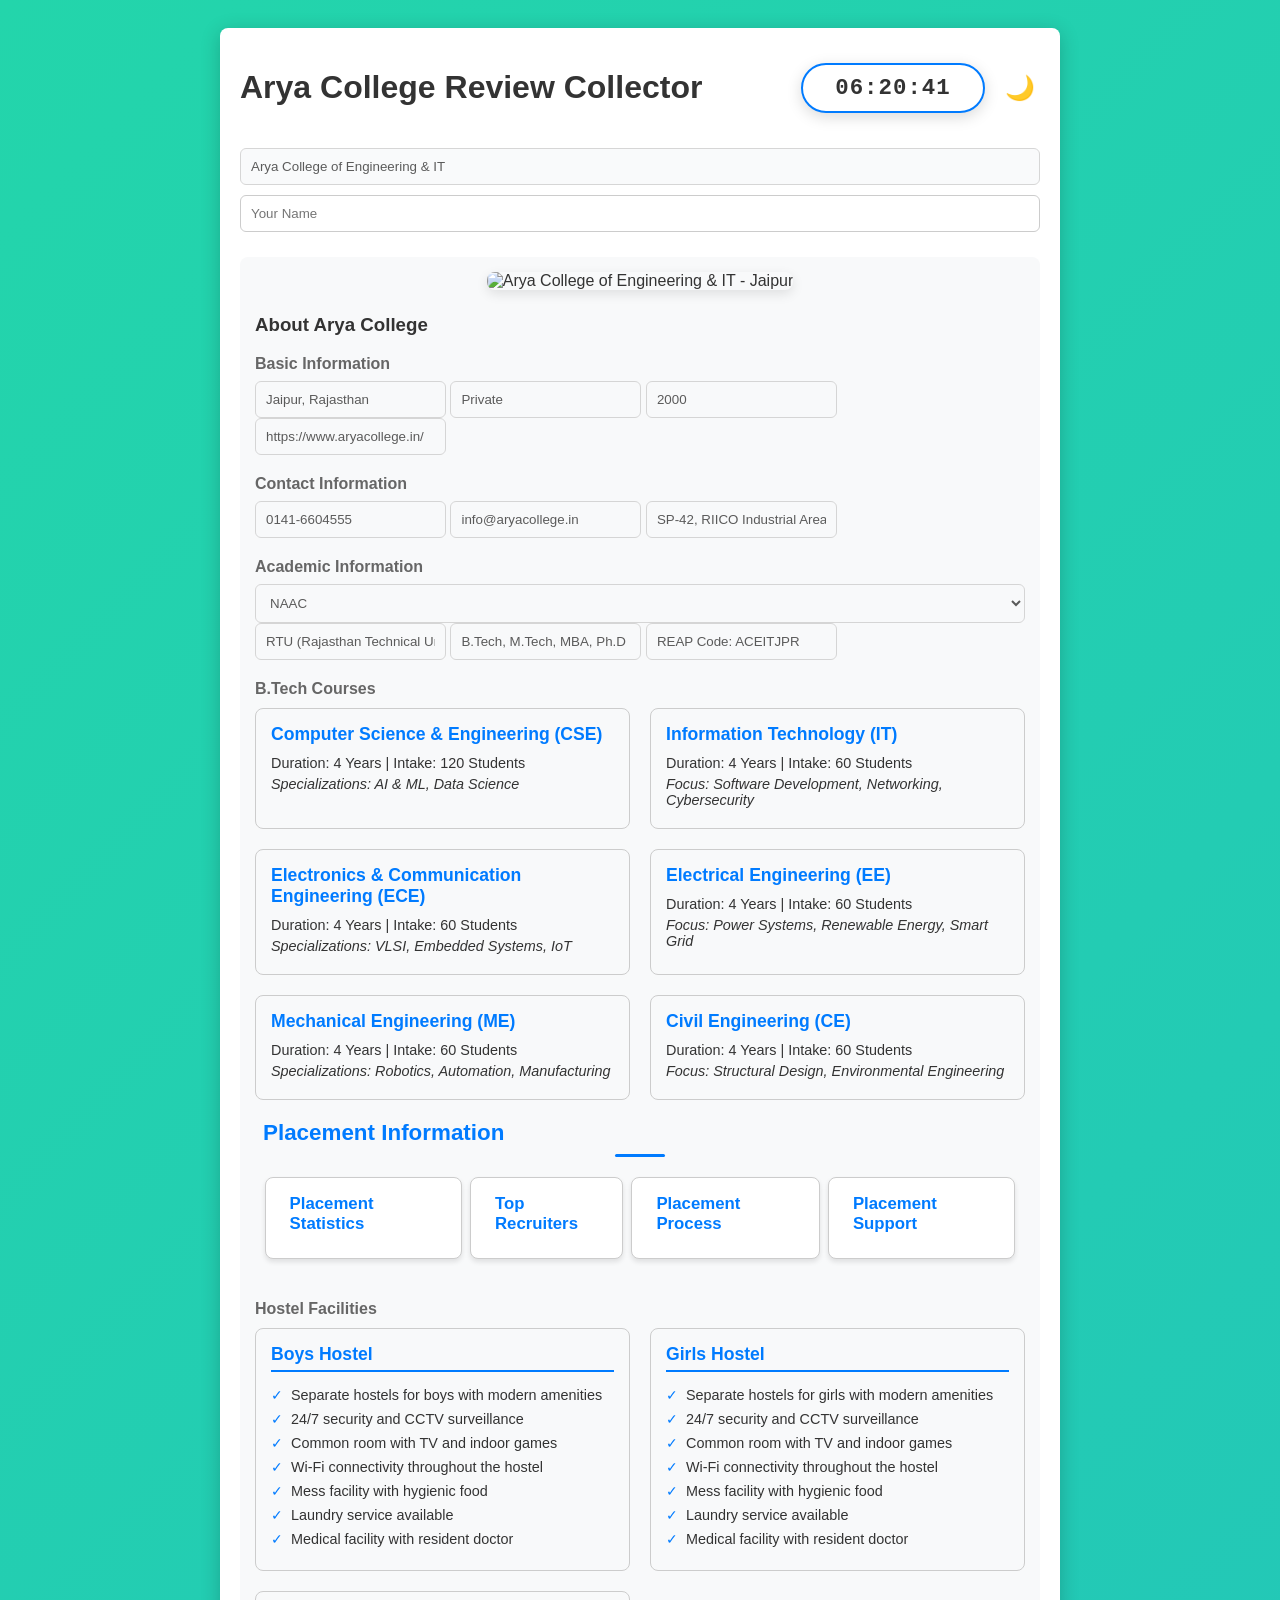
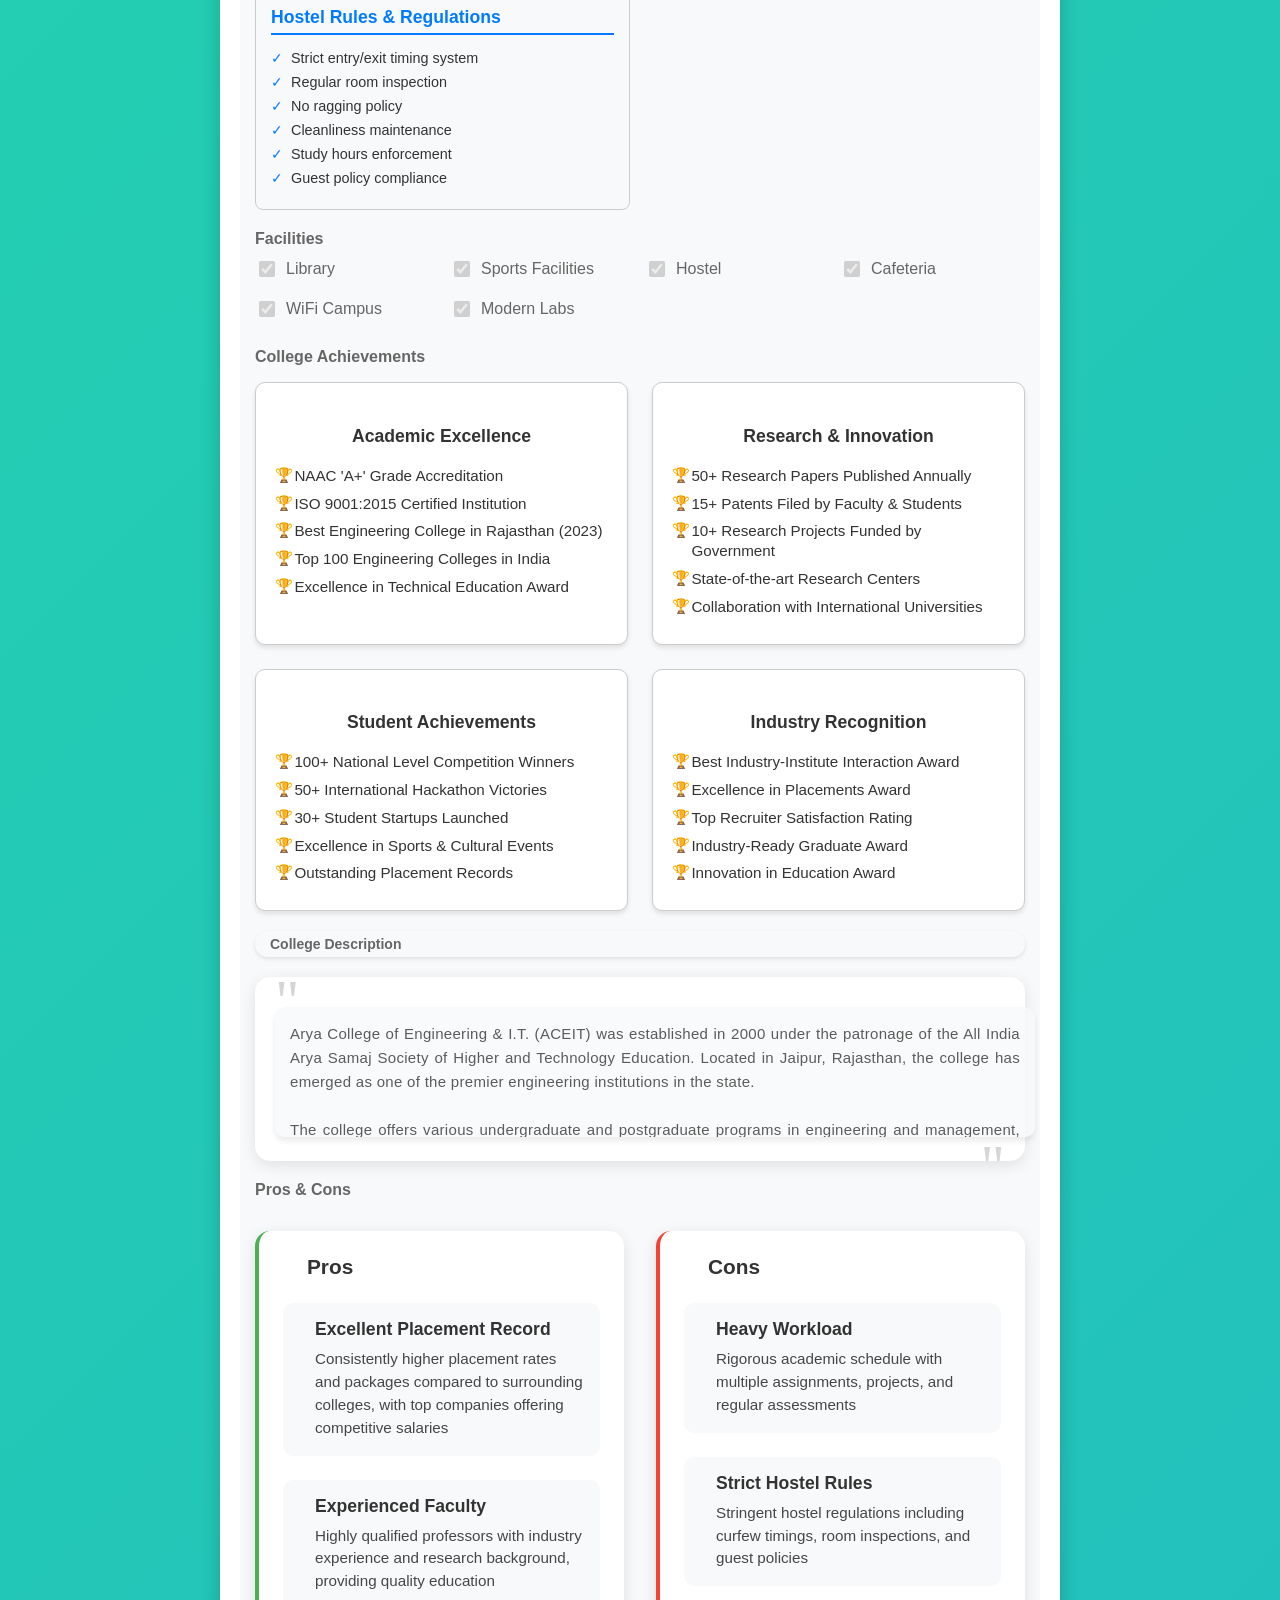
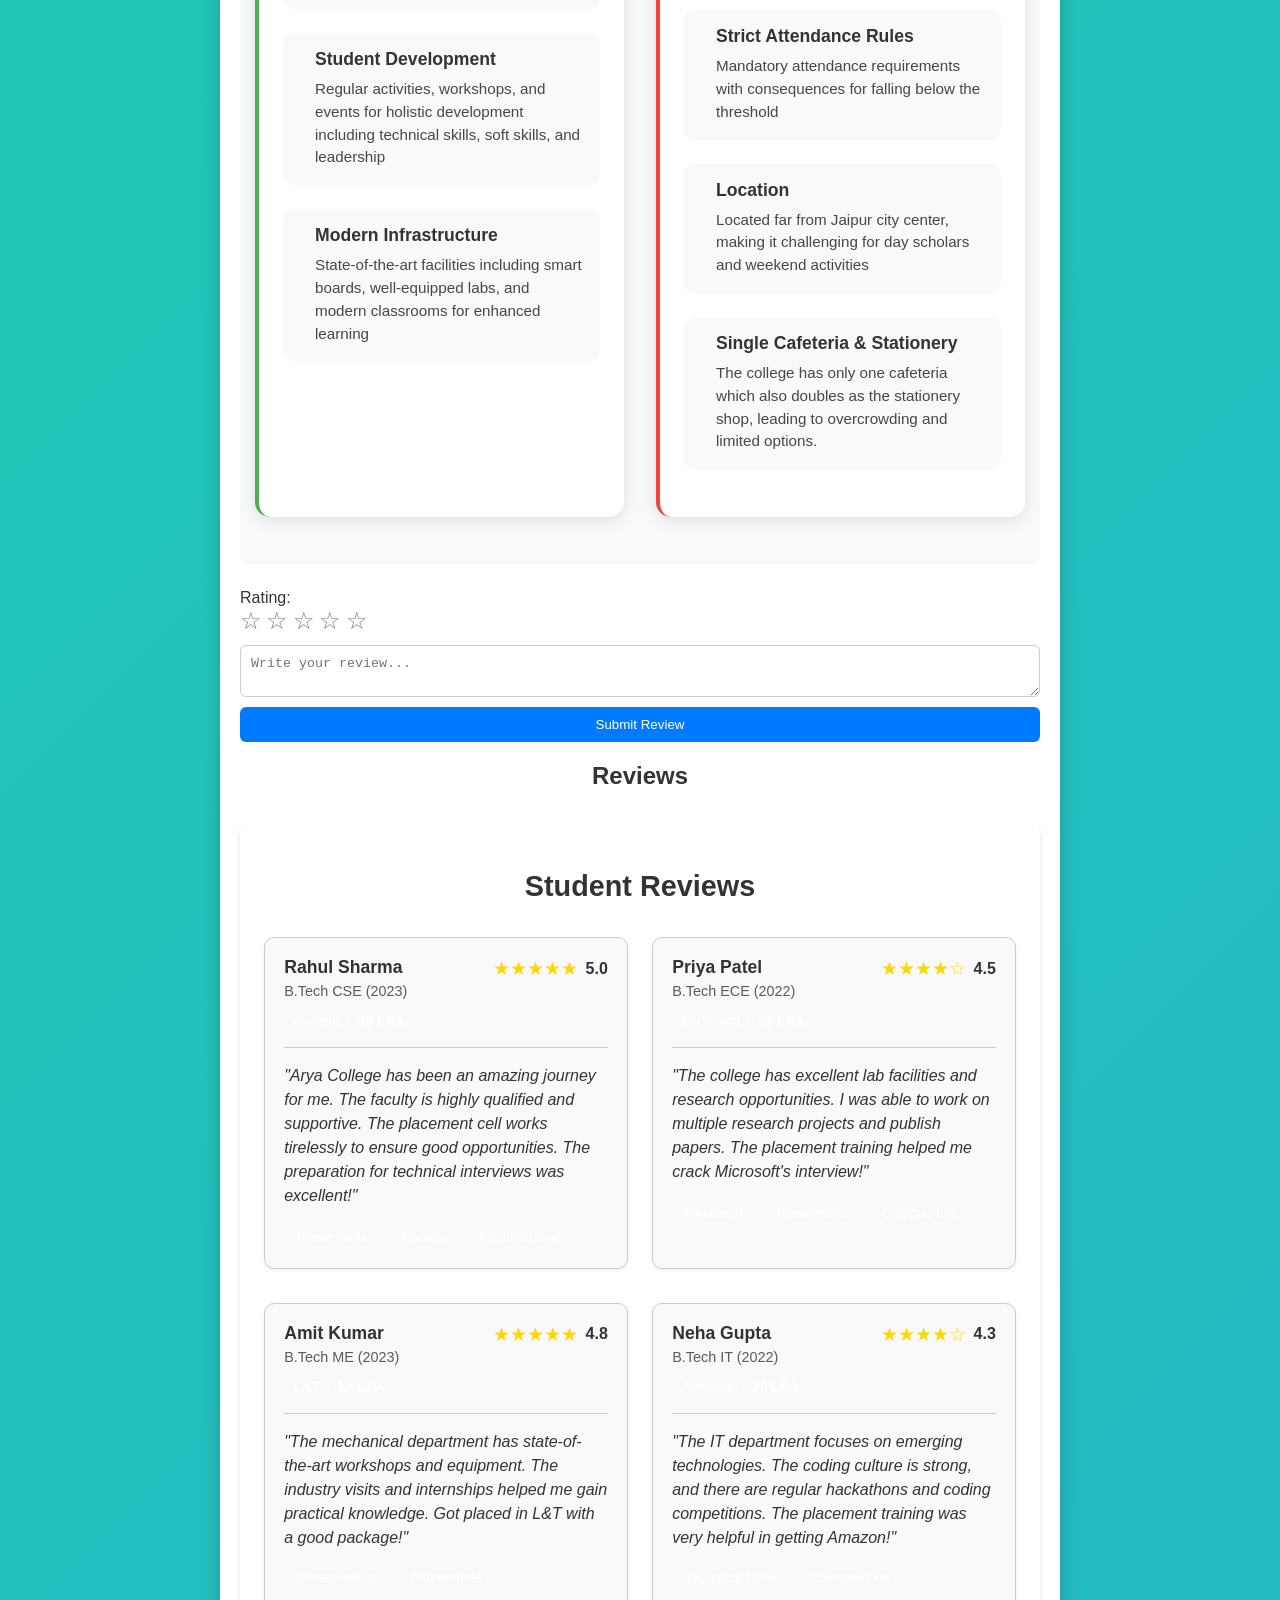
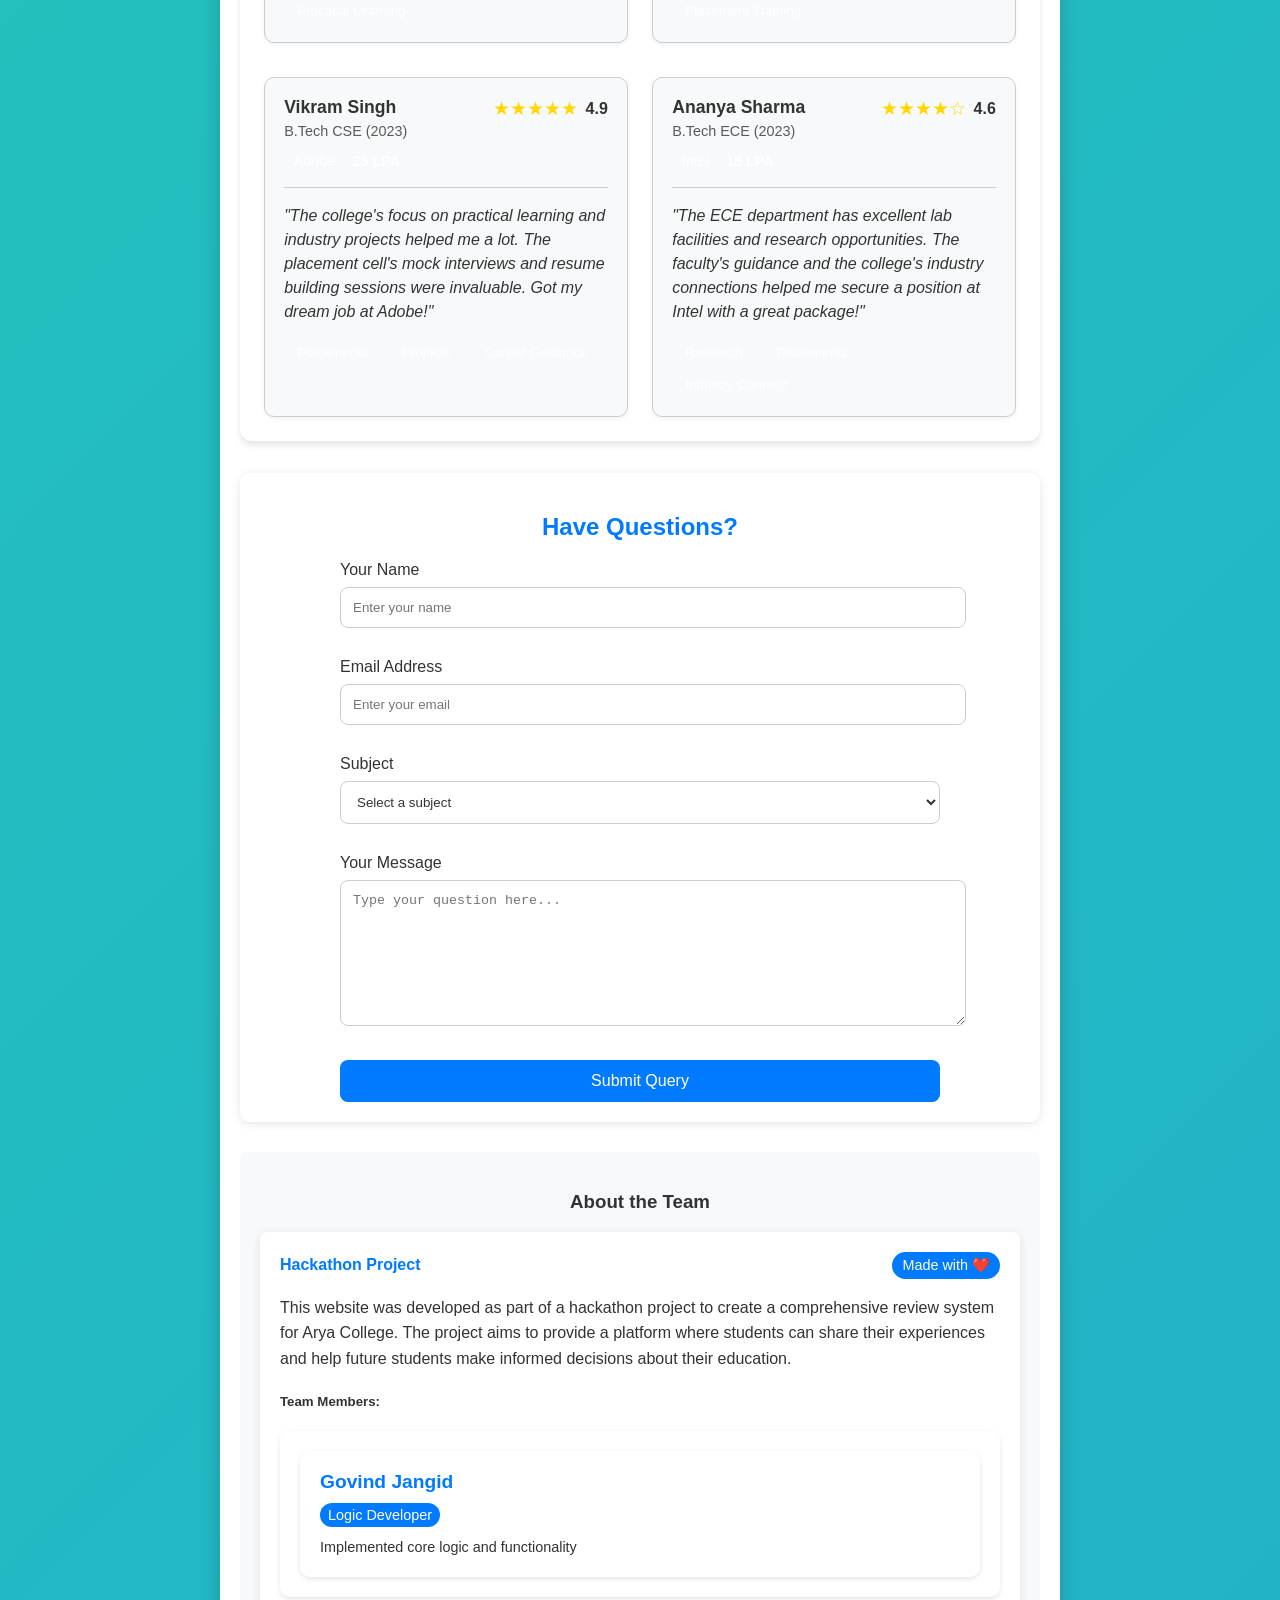
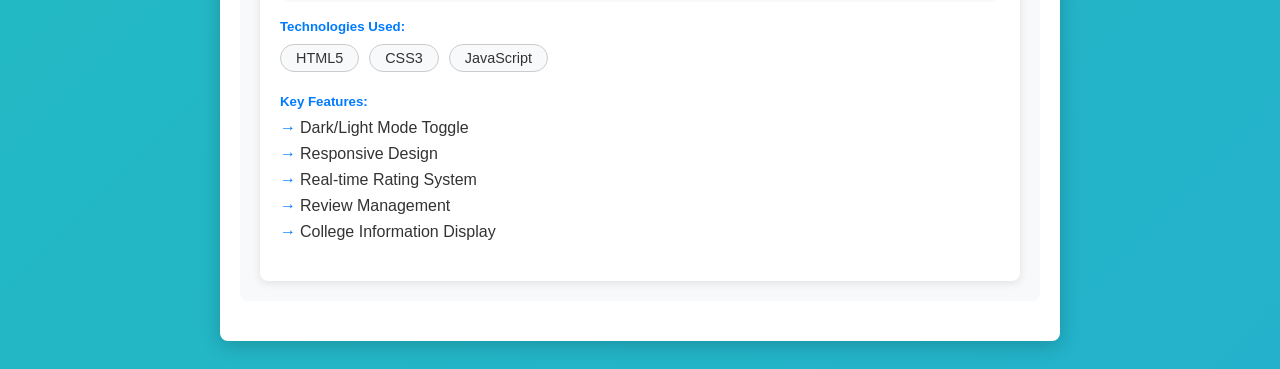
==== commit cefceade: "Remove team member details from index.html Removed team member details for Garvita Jain, Aakriti Gup" ====
--- a/index.html
+++ b/index.html
@@ -597,20 +597,10 @@
           <h5>Team Members:</h5>
           <div class="member-cards">
             <div class="member-card">
-              <h4>Garvita Jain</h4>
-              <span class="role">Project Presenter</span>
-              <p>Responsible for presenting the project to stakeholders and audience</p>
-            </div>
-            <div class="member-card">
-              <h4>Aakriti Gupta</h4>
-              <span class="role">UI/UX Designer</span>
-              <p>Designed user interface and enhanced user experience</p>
-            </div>
-            <div class="member-card">
-              <h4>Bhawni Kumri</h4>
-              <span class="role">Testing Specialist</span>
-              <p>Conducted thorough testing and quality assurance</p>
-            </div>
+
+              
+            
+        
             <div class="member-card">
               <h4>Govind Jangid</h4>
               <span class="role">Logic Developer</span>
